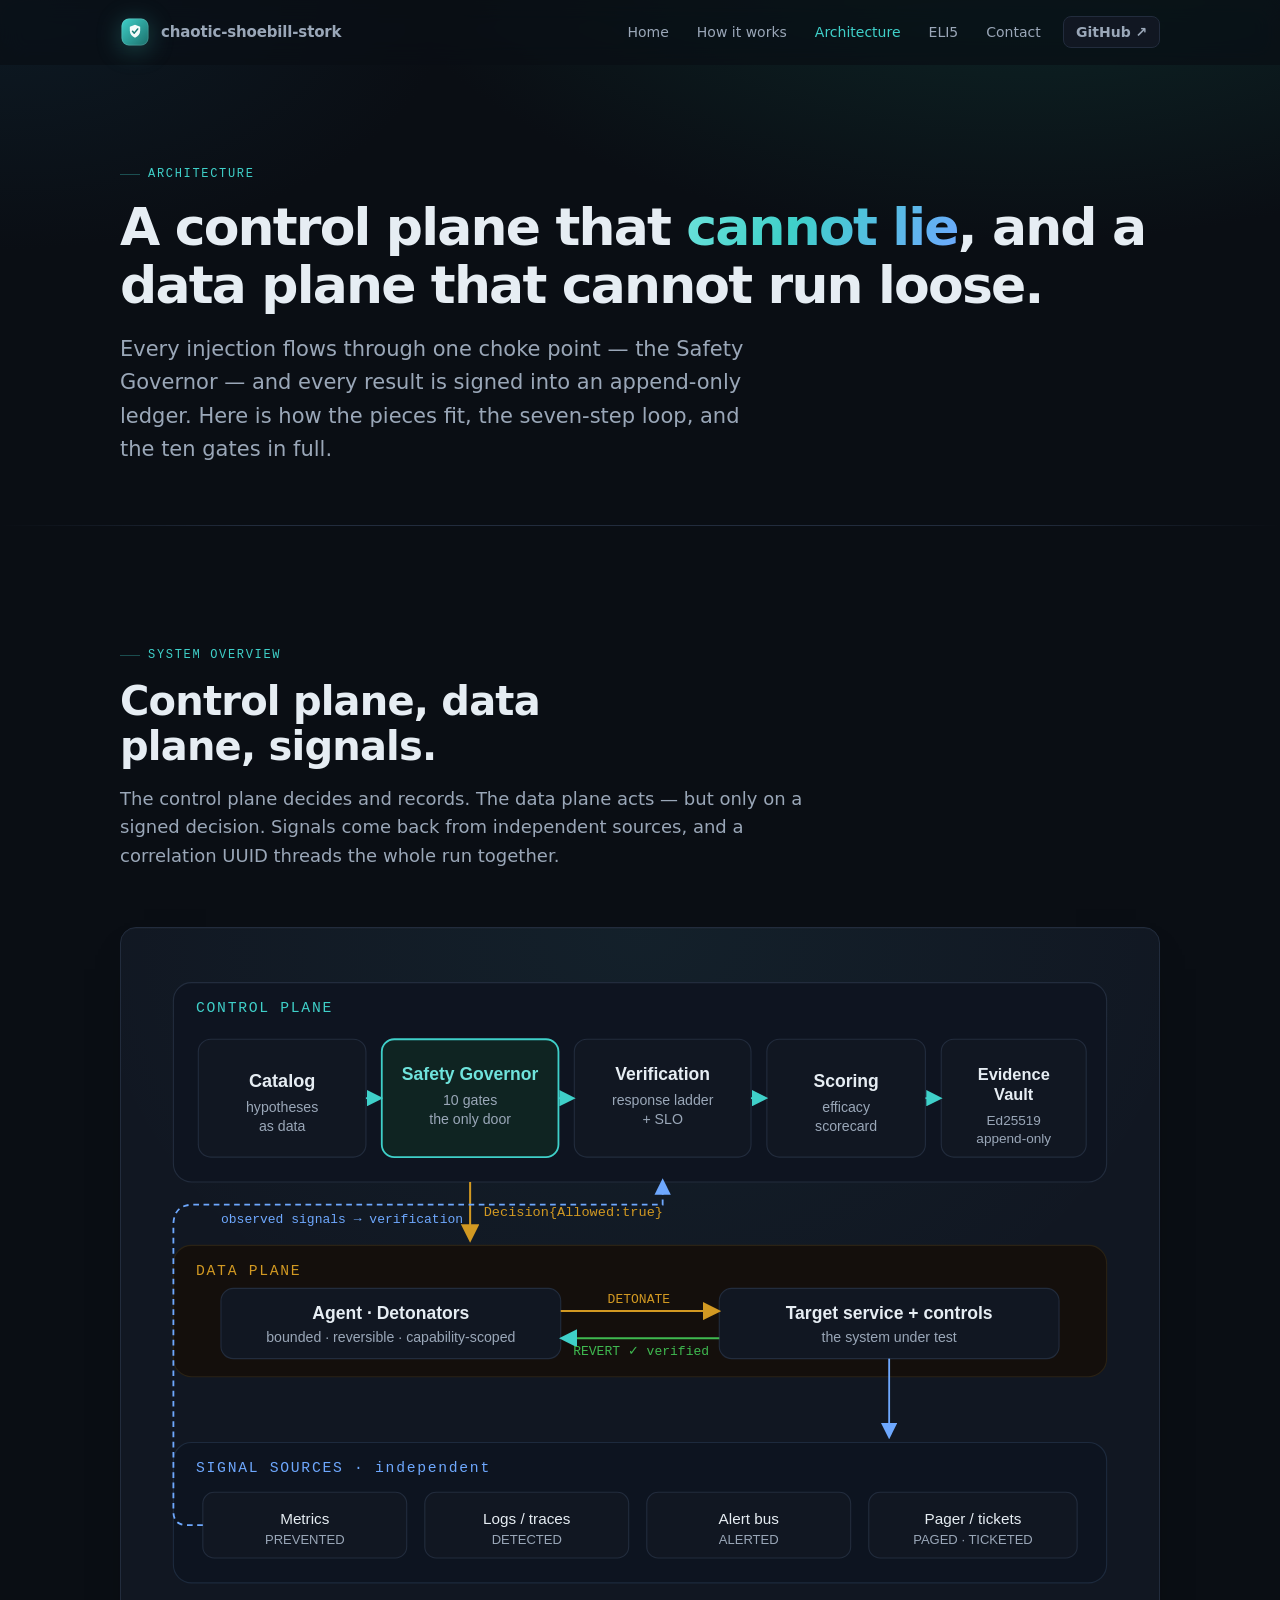
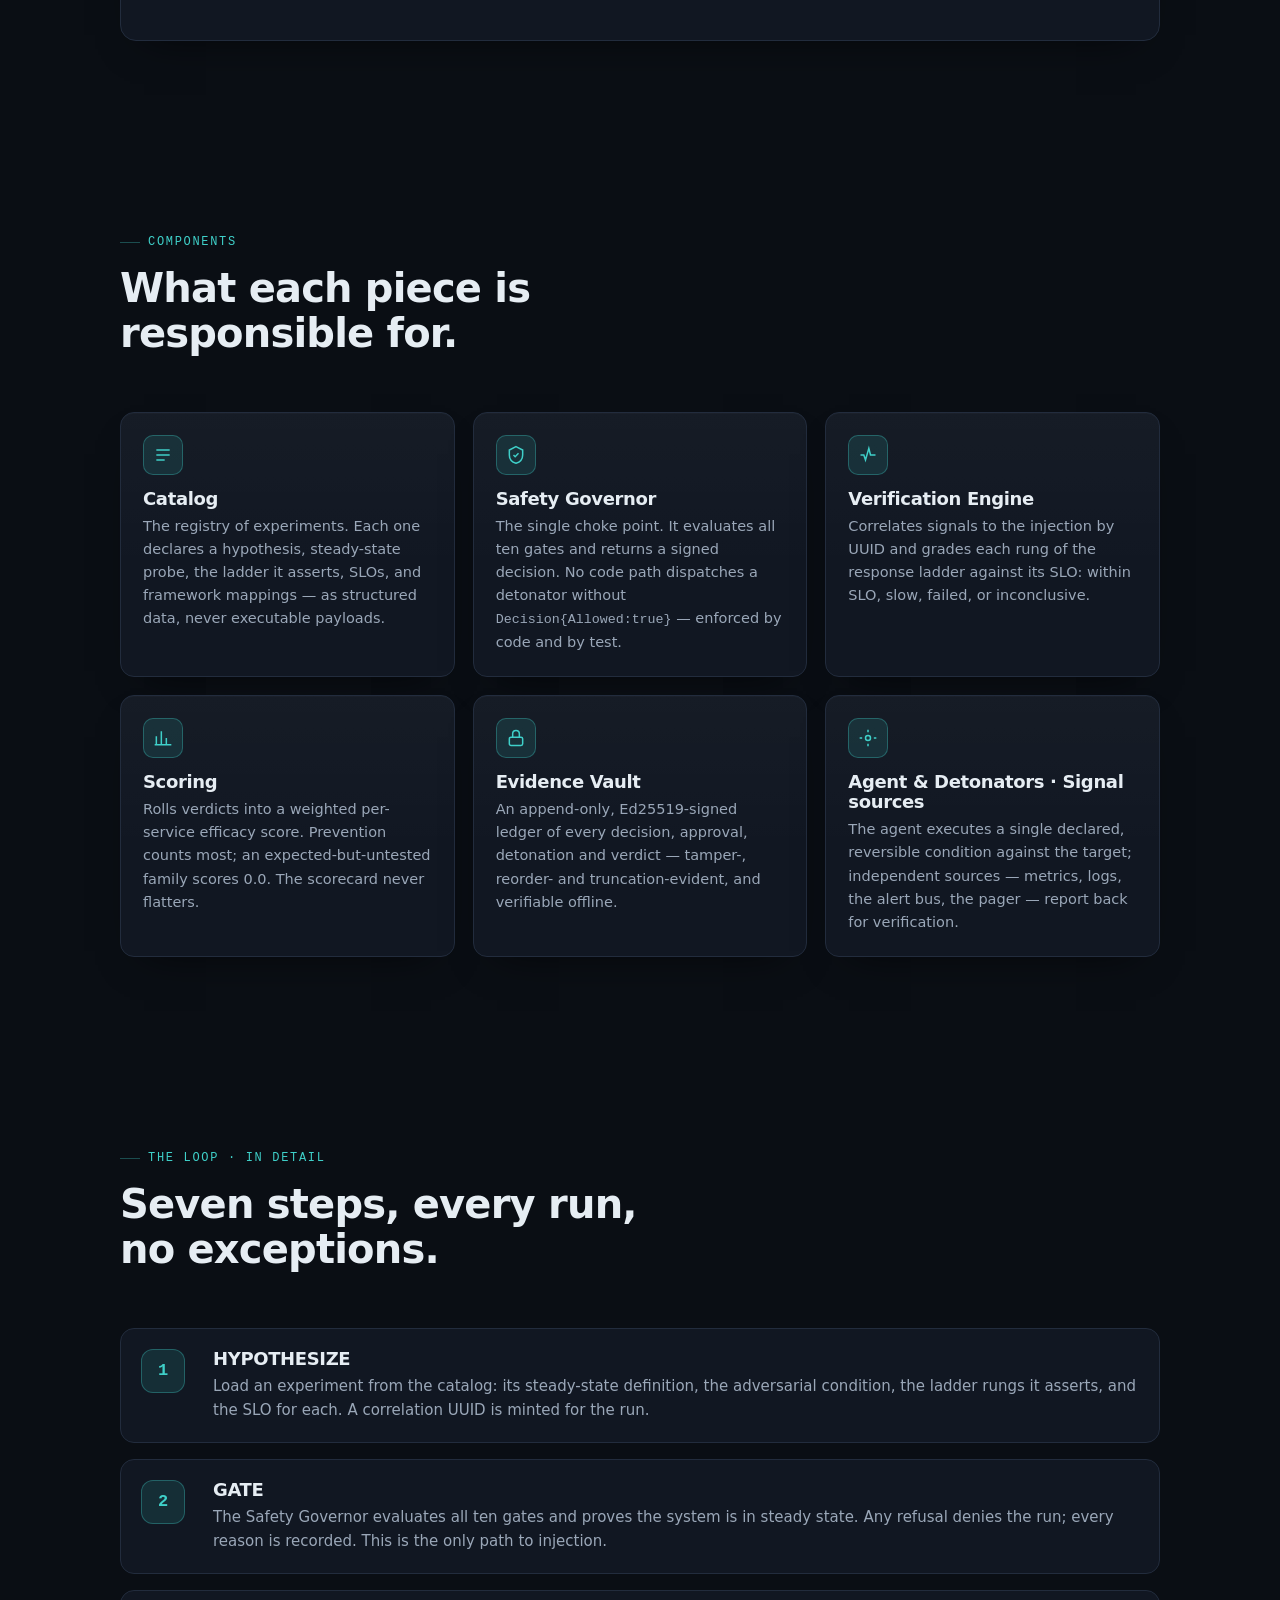
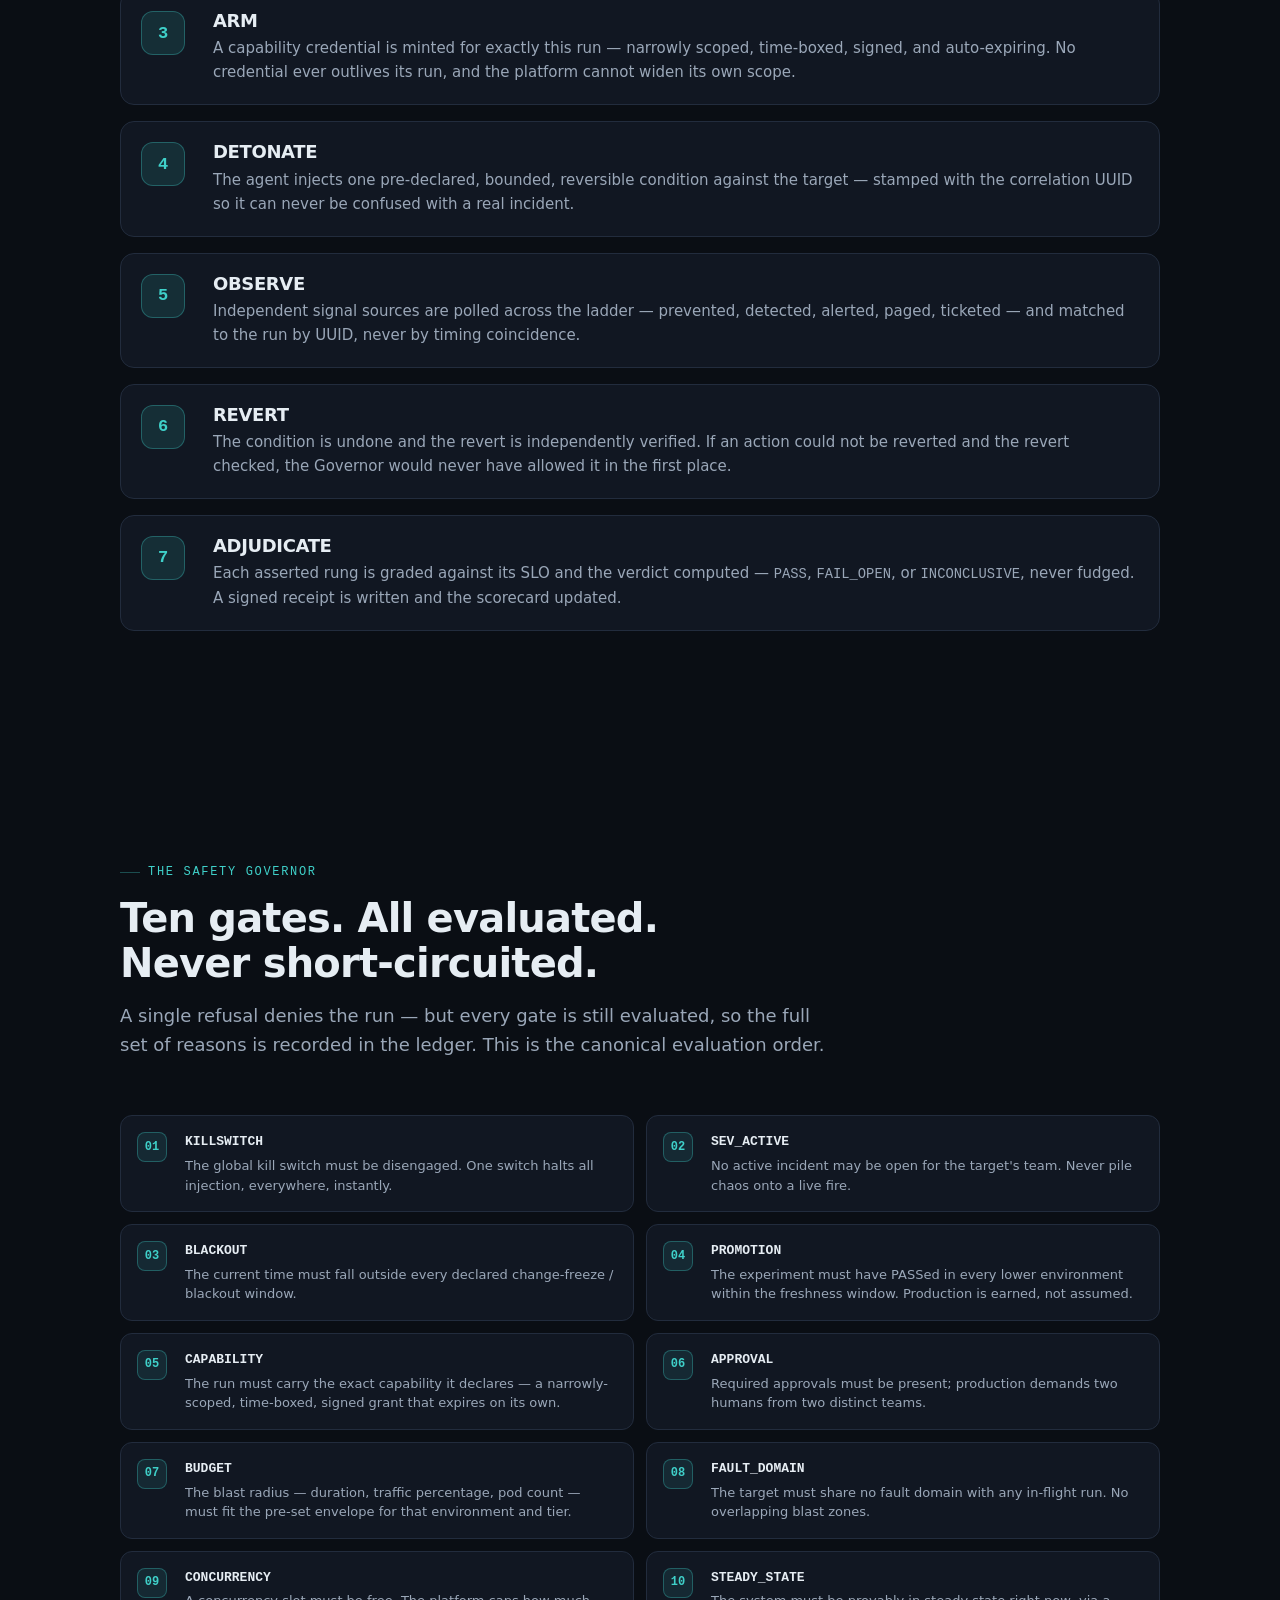
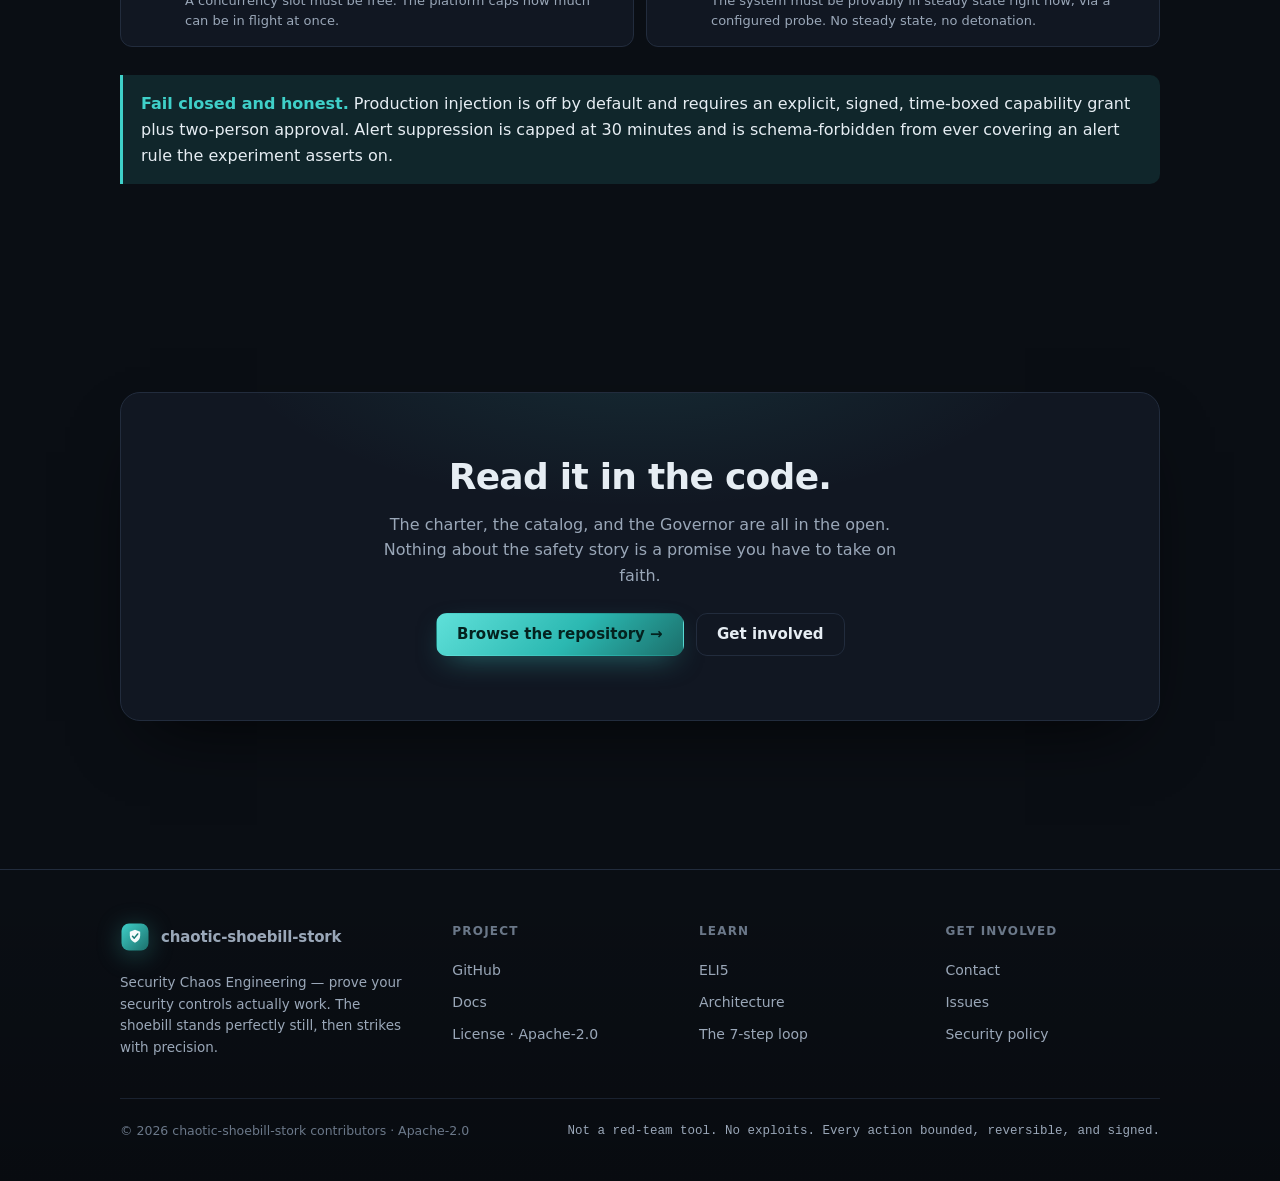
==== docs/architecture.html @ 7ae24413 "Landing site + promote yaml.v3 to a direct dependency - docs/: the animated GitHub Pages landing sit" ====
<!doctype html>
<html lang="en" class="no-js">
<head>
<meta charset="utf-8">
<meta name="viewport" content="width=device-width, initial-scale=1">
<title>Architecture — chaotic-shoebill-stork</title>
<meta name="description" content="The architecture of chaotic-shoebill-stork: the control plane (catalog, Safety Governor, verification engine, scoring, evidence vault), the agent and detonators, signal sources, the seven-step loop, and the Safety Governor's ten gates.">
<meta name="theme-color" content="#0a0e14">
<link rel="icon" href="data:image/svg+xml,%3Csvg xmlns='http://www.w3.org/2000/svg' viewBox='0 0 40 40'%3E%3Cdefs%3E%3ClinearGradient id='g' x1='0' y1='0' x2='1' y2='1'%3E%3Cstop offset='0' stop-color='%233fd0c9'/%3E%3Cstop offset='1' stop-color='%231b6f6b'/%3E%3C/linearGradient%3E%3C/defs%3E%3Crect x='2' y='2' width='36' height='36' rx='10' fill='url(%23g)'/%3E%3Cpath d='M20 10.4 L26.9 12.9 V18.3 C26.9 22.6 24 25.9 20 27.6 C16 25.9 13.1 22.6 13.1 18.3 V12.9 Z' fill='%23ffffff' fill-opacity='.95'/%3E%3Cpath d='M16.7 19.1 L19 21.5 L23.6 15.9' fill='none' stroke='%23167a74' stroke-width='2' stroke-linecap='round' stroke-linejoin='round'/%3E%3C/svg%3E">
<link rel="stylesheet" href="assets/css/site.css">
<noscript><style>.reveal,.stagger>*{opacity:1!important;transform:none!important}</style></noscript>
<script>document.documentElement.className = "js";</script>
</head>
<body>

<header class="nav">
  <div class="wrap nav__inner">
    <a class="brand" href="index.html" aria-label="chaotic-shoebill-stork home">
      <svg viewBox="0 0 40 40" aria-hidden="true"><defs><linearGradient id="nb" x1="0" y1="0" x2="1" y2="1"><stop offset="0" stop-color="#3fd0c9"/><stop offset="1" stop-color="#1b6f6b"/></linearGradient></defs><rect x="2" y="2" width="36" height="36" rx="10" fill="url(#nb)"/><rect x="2.5" y="2.5" width="35" height="35" rx="9.5" fill="none" stroke="#fff" stroke-opacity=".18"/><path d="M20 10.4 L26.9 12.9 V18.3 C26.9 22.6 24 25.9 20 27.6 C16 25.9 13.1 22.6 13.1 18.3 V12.9 Z" fill="#fff" fill-opacity=".95"/><path d="M16.7 19.1 L19 21.5 L23.6 15.9" fill="none" stroke="#167a74" stroke-width="2" stroke-linecap="round" stroke-linejoin="round"/></svg>
      <span><b>chaotic-shoebill-stork</b></span>
    </a>
    <button class="nav__toggle" aria-label="Toggle menu" aria-expanded="false" aria-controls="navlinks">
      <svg viewBox="0 0 24 24" fill="none" stroke="currentColor" stroke-width="2" stroke-linecap="round"><path d="M4 7h16M4 12h16M4 17h16"/></svg>
    </button>
    <nav class="nav__links" id="navlinks" aria-label="Primary">
      <a href="index.html">Home</a>
      <a href="index.html#how">How it works</a>
      <a href="architecture.html" aria-current="page">Architecture</a>
      <a href="eli5.html">ELI5</a>
      <a href="contact.html">Contact</a>
      <a class="btn btn--ghost btn--sm nav__cta" href="https://github.com/dibakshya01/chaotic-shoebill-stork">GitHub ↗</a>
    </nav>
  </div>
</header>

<main>

<!-- hero -->
<section class="hero phero">
  <div class="wrap">
    <div class="reveal">
      <span class="eyebrow">Architecture</span>
      <h1>A control plane that <span class="accent">cannot lie</span>, and a data plane that cannot run loose.</h1>
      <p class="hero__lead">Every injection flows through one choke point — the Safety Governor — and every result is signed into an append-only ledger. Here is how the pieces fit, the seven-step loop, and the ten gates in full.</p>
    </div>
  </div>
</section>

<hr class="divider">

<!-- diagram -->
<section class="section">
  <div class="wrap">
    <div class="section-head reveal">
      <span class="eyebrow">System overview</span>
      <h2 class="section-title">Control plane, data plane, signals.</h2>
      <p class="section-lead">The control plane decides and records. The data plane acts — but only on a signed decision. Signals come back from independent sources, and a correlation UUID threads the whole run together.</p>
    </div>

    <div class="diagram reveal">
      <svg viewBox="0 0 860 572" role="img" aria-labelledby="archtitle archdesc">
        <title id="archtitle">chaotic-shoebill-stork architecture</title>
        <desc id="archdesc">The control plane contains the catalog, Safety Governor, verification engine, scoring and evidence vault. The Safety Governor's signed decision is the only path to the data plane, where the agent detonates a condition against the target and reverts it. Independent signal sources flow back up to the verification engine.</desc>
        <defs>
          <marker id="ah" markerWidth="9" markerHeight="9" refX="7" refY="4.5" orient="auto"><path d="M0 0L9 4.5L0 9z" fill="#3fd0c9"/></marker>
          <marker id="ah2" markerWidth="9" markerHeight="9" refX="7" refY="4.5" orient="auto"><path d="M0 0L9 4.5L0 9z" fill="#6ea8fe"/></marker>
          <marker id="ahd" markerWidth="9" markerHeight="9" refX="7" refY="4.5" orient="auto"><path d="M0 0L9 4.5L0 9z" fill="#d29922"/></marker>
        </defs>

        <!-- CONTROL PLANE -->
        <rect x="18" y="20" width="824" height="176" rx="16" fill="#0e1420" stroke="#222c3d"/>
        <text x="38" y="46" fill="#3fd0c9" font-family="ui-monospace,Menlo,monospace" font-size="13" letter-spacing="1.5">CONTROL PLANE</text>

        <!-- chips -->
        <g font-family="-apple-system,Segoe UI,Roboto,sans-serif">
          <!-- Catalog -->
          <rect x="40" y="70" width="148" height="104" rx="11" fill="#111722" stroke="#222c3d"/>
          <text x="114" y="112" text-anchor="middle" fill="#e6edf3" font-size="16" font-weight="600">Catalog</text>
          <text x="114" y="134" text-anchor="middle" fill="#9aa7b8" font-size="12.5">hypotheses</text>
          <text x="114" y="151" text-anchor="middle" fill="#9aa7b8" font-size="12.5">as data</text>

          <!-- Safety Governor (highlighted) -->
          <rect x="202" y="70" width="156" height="104" rx="11" fill="#0f2422" stroke="#3fd0c9" stroke-width="1.6"/>
          <text x="280" y="106" text-anchor="middle" fill="#6fe3dc" font-size="15.5" font-weight="700">Safety Governor</text>
          <text x="280" y="128" text-anchor="middle" fill="#9aa7b8" font-size="12.5">10 gates</text>
          <text x="280" y="145" text-anchor="middle" fill="#9aa7b8" font-size="12.5">the only door</text>

          <!-- Verification Engine -->
          <rect x="372" y="70" width="156" height="104" rx="11" fill="#111722" stroke="#222c3d"/>
          <text x="450" y="106" text-anchor="middle" fill="#e6edf3" font-size="15.5" font-weight="600">Verification</text>
          <text x="450" y="128" text-anchor="middle" fill="#9aa7b8" font-size="12.5">response ladder</text>
          <text x="450" y="145" text-anchor="middle" fill="#9aa7b8" font-size="12.5">+ SLO</text>

          <!-- Scoring -->
          <rect x="542" y="70" width="140" height="104" rx="11" fill="#111722" stroke="#222c3d"/>
          <text x="612" y="112" text-anchor="middle" fill="#e6edf3" font-size="15.5" font-weight="600">Scoring</text>
          <text x="612" y="134" text-anchor="middle" fill="#9aa7b8" font-size="12.5">efficacy</text>
          <text x="612" y="151" text-anchor="middle" fill="#9aa7b8" font-size="12.5">scorecard</text>

          <!-- Evidence Vault -->
          <rect x="696" y="70" width="128" height="104" rx="11" fill="#111722" stroke="#222c3d"/>
          <text x="760" y="106" text-anchor="middle" fill="#e6edf3" font-size="14.5" font-weight="600">Evidence</text>
          <text x="760" y="124" text-anchor="middle" fill="#e6edf3" font-size="14.5" font-weight="600">Vault</text>
          <text x="760" y="146" text-anchor="middle" fill="#9aa7b8" font-size="12">Ed25519</text>
          <text x="760" y="162" text-anchor="middle" fill="#9aa7b8" font-size="12">append-only</text>
        </g>

        <!-- intra-plane arrows -->
        <line x1="188" y1="122" x2="200" y2="122" stroke="#3fd0c9" stroke-width="1.6" marker-end="url(#ah)"/>
        <line x1="358" y1="122" x2="370" y2="122" stroke="#3fd0c9" stroke-width="1.6" marker-end="url(#ah)"/>
        <line x1="528" y1="122" x2="540" y2="122" stroke="#3fd0c9" stroke-width="1.6" marker-end="url(#ah)"/>
        <line x1="682" y1="122" x2="694" y2="122" stroke="#3fd0c9" stroke-width="1.6" marker-end="url(#ah)"/>

        <!-- DECISION arrow down -->
        <line x1="280" y1="196" x2="280" y2="246" stroke="#d29922" stroke-width="1.8" marker-end="url(#ahd)"/>
        <text x="292" y="226" fill="#d29922" font-family="ui-monospace,Menlo,monospace" font-size="12">Decision{Allowed:true}</text>

        <!-- DATA PLANE -->
        <rect x="18" y="252" width="824" height="116" rx="16" fill="#140f0c" stroke="#2a2214"/>
        <text x="38" y="278" fill="#d29922" font-family="ui-monospace,Menlo,monospace" font-size="13" letter-spacing="1.5">DATA PLANE</text>

        <g font-family="-apple-system,Segoe UI,Roboto,sans-serif">
          <rect x="60" y="290" width="300" height="62" rx="11" fill="#111722" stroke="#222c3d"/>
          <text x="210" y="317" text-anchor="middle" fill="#e6edf3" font-size="15.5" font-weight="600">Agent · Detonators</text>
          <text x="210" y="337" text-anchor="middle" fill="#9aa7b8" font-size="12.5">bounded · reversible · capability-scoped</text>

          <rect x="500" y="290" width="300" height="62" rx="11" fill="#111722" stroke="#222c3d"/>
          <text x="650" y="317" text-anchor="middle" fill="#e6edf3" font-size="15.5" font-weight="600">Target service + controls</text>
          <text x="650" y="337" text-anchor="middle" fill="#9aa7b8" font-size="12.5">the system under test</text>
        </g>

        <!-- detonate / revert -->
        <line x1="360" y1="310" x2="498" y2="310" stroke="#d29922" stroke-width="1.8" marker-end="url(#ahd)"/>
        <text x="429" y="303" text-anchor="middle" fill="#d29922" font-family="ui-monospace,Menlo,monospace" font-size="11.5">DETONATE</text>
        <line x1="500" y1="334" x2="362" y2="334" stroke="#3fb950" stroke-width="1.8" marker-end="url(#ah)"/>
        <text x="431" y="349" text-anchor="middle" fill="#3fb950" font-family="ui-monospace,Menlo,monospace" font-size="11.5">REVERT ✓ verified</text>

        <!-- signals down from target -->
        <line x1="650" y1="352" x2="650" y2="420" stroke="#6ea8fe" stroke-width="1.6" marker-end="url(#ah2)"/>

        <!-- SIGNAL SOURCES -->
        <rect x="18" y="426" width="824" height="124" rx="16" fill="#0d1420" stroke="#1d2a3d"/>
        <text x="38" y="452" fill="#6ea8fe" font-family="ui-monospace,Menlo,monospace" font-size="13" letter-spacing="1.5">SIGNAL SOURCES · independent</text>

        <g font-family="-apple-system,Segoe UI,Roboto,sans-serif" font-size="13.5" fill="#e6edf3">
          <rect x="44" y="470" width="180" height="58" rx="10" fill="#111722" stroke="#222c3d"/>
          <text x="134" y="498" text-anchor="middle">Metrics</text><text x="134" y="516" text-anchor="middle" fill="#9aa7b8" font-size="11.5">PREVENTED</text>
          <rect x="240" y="470" width="180" height="58" rx="10" fill="#111722" stroke="#222c3d"/>
          <text x="330" y="498" text-anchor="middle">Logs / traces</text><text x="330" y="516" text-anchor="middle" fill="#9aa7b8" font-size="11.5">DETECTED</text>
          <rect x="436" y="470" width="180" height="58" rx="10" fill="#111722" stroke="#222c3d"/>
          <text x="526" y="498" text-anchor="middle">Alert bus</text><text x="526" y="516" text-anchor="middle" fill="#9aa7b8" font-size="11.5">ALERTED</text>
          <rect x="632" y="470" width="184" height="58" rx="10" fill="#111722" stroke="#222c3d"/>
          <text x="724" y="498" text-anchor="middle">Pager / tickets</text><text x="724" y="516" text-anchor="middle" fill="#9aa7b8" font-size="11.5">PAGED · TICKETED</text>
        </g>

        <!-- signals back up to verification engine (left side return) -->
        <path d="M44 499 H30 Q18 499 18 487 V234 Q18 216 36 216 H450 V196" fill="none" stroke="#6ea8fe" stroke-width="1.6" stroke-dasharray="5 4" marker-end="url(#ah2)"/>
        <text x="60" y="232" fill="#6ea8fe" font-family="ui-monospace,Menlo,monospace" font-size="11.5">observed signals → verification</text>
      </svg>
    </div>
  </div>
</section>

<!-- components -->
<section class="section section--tight">
  <div class="wrap">
    <div class="section-head reveal">
      <span class="eyebrow">Components</span>
      <h2 class="section-title">What each piece is responsible for.</h2>
    </div>
    <div class="grid grid--3 stagger">
      <div class="card card--hover"><div class="card__icon"><svg viewBox="0 0 24 24" fill="none" stroke="currentColor" stroke-width="1.8"><path d="M4 6h16M4 12h16M4 18h10"/></svg></div><h3>Catalog</h3><p>The registry of experiments. Each one declares a hypothesis, steady-state probe, the ladder it asserts, SLOs, and framework mappings — as structured data, never executable payloads.</p></div>
      <div class="card card--hover"><div class="card__icon"><svg viewBox="0 0 24 24" fill="none" stroke="currentColor" stroke-width="1.8"><path d="M12 2l8 4v6c0 5-3.4 8.6-8 10-4.6-1.4-8-5-8-10V6z"/><path d="M9 12l2 2 4-4"/></svg></div><h3>Safety Governor</h3><p>The single choke point. It evaluates all ten gates and returns a signed decision. No code path dispatches a detonator without <span class="mono">Decision{Allowed:true}</span> — enforced by code and by test.</p></div>
      <div class="card card--hover"><div class="card__icon"><svg viewBox="0 0 24 24" fill="none" stroke="currentColor" stroke-width="1.8"><path d="M3 12h4l2 6 4-14 2 8h6"/></svg></div><h3>Verification Engine</h3><p>Correlates signals to the injection by UUID and grades each rung of the response ladder against its SLO: within SLO, slow, failed, or inconclusive.</p></div>
      <div class="card card--hover"><div class="card__icon"><svg viewBox="0 0 24 24" fill="none" stroke="currentColor" stroke-width="1.8"><path d="M4 20V10M10 20V4M16 20v-8M22 20H2"/></svg></div><h3>Scoring</h3><p>Rolls verdicts into a weighted per-service efficacy score. Prevention counts most; an expected-but-untested family scores 0.0. The scorecard never flatters.</p></div>
      <div class="card card--hover"><div class="card__icon"><svg viewBox="0 0 24 24" fill="none" stroke="currentColor" stroke-width="1.8"><rect x="4" y="11" width="16" height="10" rx="2"/><path d="M8 11V7a4 4 0 018 0v4"/></svg></div><h3>Evidence Vault</h3><p>An append-only, Ed25519-signed ledger of every decision, approval, detonation and verdict — tamper-, reorder- and truncation-evident, and verifiable offline.</p></div>
      <div class="card card--hover"><div class="card__icon"><svg viewBox="0 0 24 24" fill="none" stroke="currentColor" stroke-width="1.8"><circle cx="12" cy="12" r="3"/><path d="M12 2v3M12 19v3M2 12h3M19 12h3"/></svg></div><h3>Agent &amp; Detonators · Signal sources</h3><p>The agent executes a single declared, reversible condition against the target; independent sources — metrics, logs, the alert bus, the pager — report back for verification.</p></div>
    </div>
  </div>
</section>

<!-- 7 step loop detail -->
<section class="section">
  <div class="wrap">
    <div class="section-head reveal">
      <span class="eyebrow">The loop · in detail</span>
      <h2 class="section-title">Seven steps, every run, no exceptions.</h2>
    </div>
    <div class="steps stagger">
      <div class="step"><span class="step__n"></span><div><h3>HYPOTHESIZE</h3><p>Load an experiment from the catalog: its steady-state definition, the adversarial condition, the ladder rungs it asserts, and the SLO for each. A correlation UUID is minted for the run.</p></div></div>
      <div class="step"><span class="step__n"></span><div><h3>GATE</h3><p>The Safety Governor evaluates all ten gates and proves the system is in steady state. Any refusal denies the run; every reason is recorded. This is the only path to injection.</p></div></div>
      <div class="step"><span class="step__n"></span><div><h3>ARM</h3><p>A capability credential is minted for exactly this run — narrowly scoped, time-boxed, signed, and auto-expiring. No credential ever outlives its run, and the platform cannot widen its own scope.</p></div></div>
      <div class="step"><span class="step__n"></span><div><h3>DETONATE</h3><p>The agent injects one pre-declared, bounded, reversible condition against the target — stamped with the correlation UUID so it can never be confused with a real incident.</p></div></div>
      <div class="step"><span class="step__n"></span><div><h3>OBSERVE</h3><p>Independent signal sources are polled across the ladder — prevented, detected, alerted, paged, ticketed — and matched to the run by UUID, never by timing coincidence.</p></div></div>
      <div class="step"><span class="step__n"></span><div><h3>REVERT</h3><p>The condition is undone and the revert is independently verified. If an action could not be reverted and the revert checked, the Governor would never have allowed it in the first place.</p></div></div>
      <div class="step"><span class="step__n"></span><div><h3>ADJUDICATE</h3><p>Each asserted rung is graded against its SLO and the verdict computed — <span class="mono">PASS</span>, <span class="mono">FAIL_OPEN</span>, or <span class="mono">INCONCLUSIVE</span>, never fudged. A signed receipt is written and the scorecard updated.</p></div></div>
    </div>
  </div>
</section>

<!-- the 10 gates -->
<section class="section" id="gates">
  <div class="wrap">
    <div class="section-head reveal">
      <span class="eyebrow">The Safety Governor</span>
      <h2 class="section-title">Ten gates. All evaluated. Never short-circuited.</h2>
      <p class="section-lead">A single refusal denies the run — but every gate is still evaluated, so the full set of reasons is recorded in the ledger. This is the canonical evaluation order.</p>
    </div>
    <div class="gatelist stagger">
      <div class="gate"><span class="gate__n"></span><div><code>KILLSWITCH</code><p>The global kill switch must be disengaged. One switch halts all injection, everywhere, instantly.</p></div></div>
      <div class="gate"><span class="gate__n"></span><div><code>SEV_ACTIVE</code><p>No active incident may be open for the target's team. Never pile chaos onto a live fire.</p></div></div>
      <div class="gate"><span class="gate__n"></span><div><code>BLACKOUT</code><p>The current time must fall outside every declared change-freeze / blackout window.</p></div></div>
      <div class="gate"><span class="gate__n"></span><div><code>PROMOTION</code><p>The experiment must have PASSed in every lower environment within the freshness window. Production is earned, not assumed.</p></div></div>
      <div class="gate"><span class="gate__n"></span><div><code>CAPABILITY</code><p>The run must carry the exact capability it declares — a narrowly-scoped, time-boxed, signed grant that expires on its own.</p></div></div>
      <div class="gate"><span class="gate__n"></span><div><code>APPROVAL</code><p>Required approvals must be present; production demands two humans from two distinct teams.</p></div></div>
      <div class="gate"><span class="gate__n"></span><div><code>BUDGET</code><p>The blast radius — duration, traffic percentage, pod count — must fit the pre-set envelope for that environment and tier.</p></div></div>
      <div class="gate"><span class="gate__n"></span><div><code>FAULT_DOMAIN</code><p>The target must share no fault domain with any in-flight run. No overlapping blast zones.</p></div></div>
      <div class="gate"><span class="gate__n"></span><div><code>CONCURRENCY</code><p>A concurrency slot must be free. The platform caps how much can be in flight at once.</p></div></div>
      <div class="gate"><span class="gate__n"></span><div><code>STEADY_STATE</code><p>The system must be provably in steady state right now, via a configured probe. No steady state, no detonation.</p></div></div>
    </div>
    <div class="callout reveal" style="margin-top:28px"><strong>Fail closed and honest.</strong> Production injection is off by default and requires an explicit, signed, time-boxed capability grant plus two-person approval. Alert suppression is capped at 30 minutes and is schema-forbidden from ever covering an alert rule the experiment asserts on.</div>
  </div>
</section>

<!-- CTA -->
<section class="section section--tight">
  <div class="wrap">
    <div class="cta reveal">
      <h2>Read it in the code.</h2>
      <p>The charter, the catalog, and the Governor are all in the open. Nothing about the safety story is a promise you have to take on faith.</p>
      <div class="cta__actions">
        <a class="btn btn--primary" href="https://github.com/dibakshya01/chaotic-shoebill-stork">Browse the repository →</a>
        <a class="btn btn--ghost" href="contact.html">Get involved</a>
      </div>
    </div>
  </div>
</section>

</main>

<footer class="footer">
  <div class="wrap">
    <div class="footer__top">
      <div class="footer__brand">
        <a class="brand" href="index.html" aria-label="chaotic-shoebill-stork home">
          <svg viewBox="0 0 40 40" aria-hidden="true"><defs><linearGradient id="fb" x1="0" y1="0" x2="1" y2="1"><stop offset="0" stop-color="#3fd0c9"/><stop offset="1" stop-color="#1b6f6b"/></linearGradient></defs><rect x="2" y="2" width="36" height="36" rx="10" fill="url(#fb)"/><path d="M20 10.4 L26.9 12.9 V18.3 C26.9 22.6 24 25.9 20 27.6 C16 25.9 13.1 22.6 13.1 18.3 V12.9 Z" fill="#fff" fill-opacity=".95"/><path d="M16.7 19.1 L19 21.5 L23.6 15.9" fill="none" stroke="#167a74" stroke-width="2" stroke-linecap="round" stroke-linejoin="round"/></svg>
          <span><b>chaotic-shoebill-stork</b></span>
        </a>
        <p>Security Chaos Engineering — prove your security controls actually work. The shoebill stands perfectly still, then strikes with precision.</p>
      </div>
      <div class="footer__col">
        <h5>Project</h5>
        <a href="https://github.com/dibakshya01/chaotic-shoebill-stork">GitHub</a>
        <a href="https://github.com/dibakshya01/chaotic-shoebill-stork/tree/main/docs">Docs</a>
        <a href="https://github.com/dibakshya01/chaotic-shoebill-stork/blob/main/LICENSE">License · Apache-2.0</a>
      </div>
      <div class="footer__col">
        <h5>Learn</h5>
        <a href="eli5.html">ELI5</a>
        <a href="architecture.html">Architecture</a>
        <a href="index.html#how">The 7-step loop</a>
      </div>
      <div class="footer__col">
        <h5>Get involved</h5>
        <a href="contact.html">Contact</a>
        <a href="https://github.com/dibakshya01/chaotic-shoebill-stork/issues">Issues</a>
        <a href="https://github.com/dibakshya01/chaotic-shoebill-stork/blob/main/SECURITY.md">Security policy</a>
      </div>
    </div>
    <div class="footer__bar">
      <span>© <span data-year>2026</span> chaotic-shoebill-stork contributors · Apache-2.0</span>
      <span class="footer__tag">Not a red-team tool. No exploits. Every action bounded, reversible, and signed.</span>
    </div>
  </div>
</footer>

<script src="assets/js/site.js" defer></script>
</body>
</html>
---- docs/assets/css/site.css ----
/* =========================================================================
   chaotic-shoebill-stork — landing site
   Security Chaos Engineering. Dark security-ops aesthetic, brand-matched.
   All motion is gated behind prefers-reduced-motion (see bottom of file).
   Animates transform/opacity only — never layout — for 60fps.
   ========================================================================= */

:root {
  /* brand palette (matches the product dashboard exactly) */
  --bg: #0a0e14;
  --bg-elev: #111722;
  --bg-elev-2: #0e1420;
  --line: #222c3d;
  --line-soft: #1a2230;
  --fg: #e6edf3;
  --fg-dim: #9aa7b8;
  --fg-faint: #6b7889;
  --accent: #3fd0c9;
  --accent-2: #6ea8fe;
  --pass: #3fb950;
  --slow: #d29922;
  --fail: #f85149;
  --fail-open: #ff4d4d;

  /* derived */
  --accent-soft: rgba(63, 208, 201, 0.12);
  --accent-line: rgba(63, 208, 201, 0.32);
  --radius: 14px;
  --radius-sm: 10px;
  --maxw: 1120px;
  --gutter: clamp(16px, 4vw, 40px);

  --font-sans: -apple-system, BlinkMacSystemFont, "Segoe UI", Inter, Roboto,
    system-ui, "Helvetica Neue", Arial, sans-serif;
  --font-mono: ui-monospace, SFMono-Regular, Menlo, "SF Mono", Consolas,
    "Liberation Mono", monospace;

  --shadow: 0 1px 0 rgba(255, 255, 255, 0.02) inset,
    0 18px 40px -24px rgba(0, 0, 0, 0.7);
  --shadow-lg: 0 30px 70px -30px rgba(0, 0, 0, 0.8);
}

/* ---------------------------------------------------------------- reset -- */
*,
*::before,
*::after {
  box-sizing: border-box;
}

html {
  scroll-behavior: smooth;
  scroll-padding-top: 84px;
  -webkit-text-size-adjust: 100%;
}

body {
  margin: 0;
  min-height: 100vh;
  font-family: var(--font-sans);
  font-size: 16px;
  line-height: 1.6;
  color: var(--fg);
  background:
    radial-gradient(1200px 600px at 80% -10%, #0e2a2a 0%, transparent 55%),
    radial-gradient(900px 500px at 0% 0%, #0d1a24 0%, transparent 50%),
    var(--bg);
  background-attachment: fixed;
  -webkit-font-smoothing: antialiased;
  text-rendering: optimizeLegibility;
  overflow-x: hidden;
}

img {
  max-width: 100%;
  display: block;
}

a {
  color: var(--accent);
  text-decoration: none;
}
a:hover {
  color: #71ded8;
}

h1,
h2,
h3,
h4 {
  line-height: 1.12;
  letter-spacing: -0.02em;
  margin: 0 0 0.4em;
  font-weight: 650;
}

p {
  margin: 0 0 1em;
}

code,
kbd,
.mono {
  font-family: var(--font-mono);
  font-size: 0.92em;
}

:focus-visible {
  outline: 2px solid var(--accent-2);
  outline-offset: 3px;
  border-radius: 6px;
}

.sr-only {
  position: absolute;
  width: 1px;
  height: 1px;
  padding: 0;
  margin: -1px;
  overflow: hidden;
  clip: rect(0, 0, 0, 0);
  white-space: nowrap;
  border: 0;
}

/* ------------------------------------------------------------- layout -- */
.wrap {
  width: 100%;
  max-width: var(--maxw);
  margin-inline: auto;
  padding-inline: var(--gutter);
}

.section {
  padding-block: clamp(56px, 9vw, 112px);
  position: relative;
}
.section--tight {
  padding-block: clamp(40px, 6vw, 72px);
}

.eyebrow {
  display: inline-flex;
  align-items: center;
  gap: 8px;
  font-family: var(--font-mono);
  font-size: 12px;
  letter-spacing: 0.14em;
  text-transform: uppercase;
  color: var(--accent);
  margin-bottom: 14px;
}
.eyebrow::before {
  content: "";
  width: 20px;
  height: 1px;
  background: var(--accent-line);
}

.section-title {
  font-size: clamp(26px, 4.4vw, 40px);
  max-width: 20ch;
}
.section-lead {
  color: var(--fg-dim);
  font-size: clamp(16px, 1.6vw, 18px);
  max-width: 62ch;
}
.section-head {
  margin-bottom: clamp(32px, 5vw, 56px);
}

.divider {
  height: 1px;
  border: 0;
  margin: 0;
  background: linear-gradient(
    90deg,
    transparent,
    var(--line) 20%,
    var(--line) 80%,
    transparent
  );
}

/* ---------------------------------------------------------------- nav -- */
.nav {
  position: sticky;
  top: 0;
  z-index: 50;
  border-bottom: 1px solid transparent;
  background: rgba(10, 14, 20, 0.72);
  backdrop-filter: saturate(140%) blur(12px);
  -webkit-backdrop-filter: saturate(140%) blur(12px);
}
.nav.is-stuck {
  border-bottom-color: var(--line);
  background: rgba(10, 14, 20, 0.86);
}
.nav__inner {
  display: flex;
  align-items: center;
  gap: 16px;
  height: 64px;
}
.brand {
  display: inline-flex;
  align-items: center;
  gap: 11px;
  color: var(--fg);
  font-weight: 650;
  letter-spacing: -0.01em;
  font-size: 15px;
}
.brand:hover {
  color: var(--fg);
}
.brand svg {
  width: 30px;
  height: 30px;
  flex: none;
  filter: drop-shadow(0 4px 12px rgba(63, 208, 201, 0.3));
}
.brand b {
  font-weight: 650;
}
.brand span {
  color: var(--fg-dim);
  font-weight: 450;
}

.nav__links {
  display: flex;
  align-items: center;
  gap: 4px;
  margin-left: auto;
}
.nav__links a {
  color: var(--fg-dim);
  font-size: 14px;
  padding: 8px 12px;
  border-radius: 8px;
  transition: color 0.18s ease, background 0.18s ease;
}
.nav__links a:hover {
  color: var(--fg);
  background: rgba(255, 255, 255, 0.04);
}
.nav__links a[aria-current="page"] {
  color: var(--accent);
}
.nav__cta {
  margin-left: 6px;
}
.nav__toggle {
  display: none;
  margin-left: auto;
  width: 42px;
  height: 42px;
  border: 1px solid var(--line);
  border-radius: 10px;
  background: var(--bg-elev);
  color: var(--fg);
  cursor: pointer;
  align-items: center;
  justify-content: center;
}
.nav__toggle svg {
  width: 20px;
  height: 20px;
}

/* --------------------------------------------------------------- button -- */
.btn {
  --_bg: var(--bg-elev);
  --_fg: var(--fg);
  display: inline-flex;
  align-items: center;
  justify-content: center;
  gap: 9px;
  font: inherit;
  font-size: 15px;
  font-weight: 560;
  line-height: 1;
  padding: 13px 20px;
  border-radius: 11px;
  border: 1px solid var(--line);
  background: var(--_bg);
  color: var(--_fg);
  cursor: pointer;
  transition: transform 0.16s ease, box-shadow 0.16s ease,
    border-color 0.16s ease, background 0.16s ease, color 0.16s ease;
  will-change: transform;
}
.btn svg {
  width: 17px;
  height: 17px;
}
.btn:hover {
  transform: translateY(-2px);
  color: var(--_fg);
}
.btn:active {
  transform: translateY(0);
}
.btn--primary {
  --_fg: #04221f;
  border-color: transparent;
  background: linear-gradient(135deg, #5fe0d9, #2bb8b1 55%, #1b6f6b);
  box-shadow: 0 10px 30px -12px rgba(63, 208, 201, 0.6);
  font-weight: 620;
}
.btn--primary:hover {
  box-shadow: 0 16px 38px -12px rgba(63, 208, 201, 0.75);
}
.btn--ghost:hover {
  border-color: var(--accent-line);
  background: var(--accent-soft);
  color: var(--fg);
}
.btn--sm {
  padding: 9px 14px;
  font-size: 13px;
  border-radius: 9px;
}

/* --------------------------------------------------------------- hero -- */
.hero {
  position: relative;
  padding-block: clamp(56px, 10vw, 120px) clamp(48px, 8vw, 96px);
  overflow: hidden;
}
.hero__grid {
  display: grid;
  grid-template-columns: 1.08fr 0.92fr;
  gap: clamp(32px, 5vw, 64px);
  align-items: center;
}
.hero__badge {
  display: inline-flex;
  align-items: center;
  gap: 9px;
  padding: 6px 12px 6px 8px;
  border: 1px solid var(--line);
  border-radius: 100px;
  background: rgba(255, 255, 255, 0.025);
  font-size: 12.5px;
  color: var(--fg-dim);
  margin-bottom: 22px;
}
.hero__badge .dot {
  width: 7px;
  height: 7px;
  border-radius: 50%;
  background: var(--pass);
  box-shadow: 0 0 0 3px rgba(63, 185, 80, 0.18);
}
.hero__badge .tag {
  font-family: var(--font-mono);
  font-size: 11px;
  letter-spacing: 0.06em;
  color: var(--accent);
}
.hero h1 {
  font-size: clamp(34px, 6vw, 60px);
  letter-spacing: -0.035em;
  margin-bottom: 18px;
}
.hero h1 .accent {
  background: linear-gradient(120deg, #6fe3dc, var(--accent) 40%, var(--accent-2));
  -webkit-background-clip: text;
  background-clip: text;
  color: transparent;
}
.hero__lead {
  font-size: clamp(17px, 2.1vw, 21px);
  color: var(--fg-dim);
  max-width: 48ch;
  margin-bottom: 14px;
}
.hero__sub {
  color: var(--fg-faint);
  font-size: 14px;
  max-width: 52ch;
  margin-bottom: 30px;
}
.hero__actions {
  display: flex;
  flex-wrap: wrap;
  gap: 12px;
  margin-bottom: 26px;
}
.hero__meta {
  display: flex;
  flex-wrap: wrap;
  gap: 8px 18px;
  font-size: 13px;
  color: var(--fg-dim);
}
.hero__meta span {
  display: inline-flex;
  align-items: center;
  gap: 7px;
}
.hero__meta svg {
  width: 15px;
  height: 15px;
  color: var(--accent);
}

/* animated hero visual ------------------------------------------------- */
.scope {
  position: relative;
  aspect-ratio: 1 / 1;
  width: 100%;
  max-width: 440px;
  margin-inline: auto;
}
.scope__svg {
  width: 100%;
  height: 100%;
  overflow: visible;
}
/* radar rings pulse out from the badge — the patient watcher that strikes */
.scope .ring {
  transform-origin: center;
  transform-box: fill-box;
}
.scope .sweep {
  transform-origin: center;
  transform-box: fill-box;
}
.scope .badge-core {
  transform-origin: center;
  transform-box: fill-box;
}
.scope__pipe {
  position: absolute;
  inset: auto 0 -6px;
  display: flex;
  justify-content: center;
  gap: 0;
  align-items: center;
}
.pipe {
  display: inline-flex;
  align-items: center;
  gap: 0;
  padding: 7px 10px;
  border: 1px solid var(--line);
  border-radius: 100px;
  background: rgba(14, 20, 30, 0.82);
  backdrop-filter: blur(6px);
  font-family: var(--font-mono);
  font-size: 10.5px;
  letter-spacing: 0.04em;
  color: var(--fg-dim);
}
.pipe__node {
  display: inline-flex;
  align-items: center;
  gap: 6px;
  padding: 2px 8px;
  border-radius: 100px;
  transition: color 0.3s ease, background 0.3s ease;
}
.pipe__node i {
  width: 6px;
  height: 6px;
  border-radius: 50%;
  background: currentColor;
  opacity: 0.5;
}
.pipe__node.on {
  color: var(--accent);
  background: var(--accent-soft);
}
.pipe__node.on i {
  opacity: 1;
}
.pipe__arr {
  color: var(--fg-faint);
  padding-inline: 2px;
}

/* --------------------------------------------------------------- cards -- */
.card {
  background:
    linear-gradient(180deg, rgba(255, 255, 255, 0.02), transparent 60%),
    var(--bg-elev);
  border: 1px solid var(--line);
  border-radius: var(--radius);
  padding: 22px;
  box-shadow: var(--shadow);
  transition: transform 0.2s ease, border-color 0.2s ease,
    box-shadow 0.2s ease;
}
.card--hover:hover {
  transform: translateY(-4px);
  border-color: var(--accent-line);
  box-shadow: var(--shadow-lg), 0 0 0 1px var(--accent-line);
}
.card__icon {
  width: 40px;
  height: 40px;
  border-radius: 10px;
  display: grid;
  place-items: center;
  margin-bottom: 14px;
  background: var(--accent-soft);
  border: 1px solid var(--accent-line);
  color: var(--accent);
}
.card__icon svg {
  width: 20px;
  height: 20px;
}
.card h3 {
  font-size: 18px;
  margin-bottom: 6px;
}
.card p {
  color: var(--fg-dim);
  font-size: 14.5px;
  margin: 0;
}

.grid {
  display: grid;
  gap: 18px;
}
.grid--3 {
  grid-template-columns: repeat(3, 1fr);
}
.grid--2 {
  grid-template-columns: repeat(2, 1fr);
}

/* ------------------------------------------------------- gap / problem -- */
.gap {
  display: grid;
  grid-template-columns: 1fr 1fr;
  gap: clamp(24px, 4vw, 48px);
  align-items: center;
}
.gap__list {
  list-style: none;
  padding: 0;
  margin: 0;
  display: grid;
  gap: 12px;
}
.gap__list li {
  display: grid;
  grid-template-columns: 22px 1fr;
  gap: 12px;
  align-items: start;
  color: var(--fg-dim);
  font-size: 15px;
}
.gap__list li svg {
  width: 20px;
  height: 20px;
  margin-top: 1px;
  color: var(--fail);
  flex: none;
}
.gap__panel {
  border: 1px solid var(--line);
  border-radius: var(--radius);
  background: var(--bg-elev);
  padding: 4px;
  box-shadow: var(--shadow);
}
.gap__panel-head {
  display: flex;
  align-items: center;
  gap: 8px;
  padding: 12px 14px;
  border-bottom: 1px solid var(--line-soft);
  font-family: var(--font-mono);
  font-size: 12px;
  color: var(--fg-faint);
}
.gap__panel-head .d {
  width: 10px;
  height: 10px;
  border-radius: 50%;
  background: var(--line);
}
.gap__verdict {
  padding: 18px 16px 20px;
  display: grid;
  gap: 10px;
}
.vrow {
  display: grid;
  grid-template-columns: 1fr auto;
  align-items: center;
  gap: 10px;
  padding: 11px 13px;
  border: 1px solid var(--line-soft);
  border-radius: 10px;
  background: var(--bg-elev-2);
  font-size: 14px;
}
.vrow .svc {
  font-family: var(--font-mono);
  color: var(--fg);
}
.vrow .mut {
  color: var(--fg-faint);
  font-size: 12.5px;
}
.pill {
  font-family: var(--font-mono);
  font-size: 11px;
  font-weight: 600;
  letter-spacing: 0.05em;
  padding: 4px 9px;
  border-radius: 100px;
  border: 1px solid transparent;
  white-space: nowrap;
}
.pill--pass {
  color: var(--pass);
  background: rgba(63, 185, 80, 0.12);
  border-color: rgba(63, 185, 80, 0.3);
}
.pill--slow {
  color: var(--slow);
  background: rgba(210, 153, 34, 0.12);
  border-color: rgba(210, 153, 34, 0.3);
}
.pill--fail {
  color: var(--fail);
  background: rgba(248, 81, 73, 0.12);
  border-color: rgba(248, 81, 73, 0.3);
}
.pill--open {
  color: #fff;
  background: rgba(255, 77, 77, 0.2);
  border-color: var(--fail-open);
}
.pill--untested {
  color: var(--fg-faint);
  background: rgba(255, 255, 255, 0.03);
  border-color: var(--line);
}

/* --------------------------------------------------- loop (7 steps) -- */
.loop {
  display: grid;
  grid-template-columns: repeat(7, 1fr);
  gap: 10px;
  counter-reset: step;
}
.loop__step {
  position: relative;
  padding: 18px 14px;
  border: 1px solid var(--line);
  border-radius: 12px;
  background: var(--bg-elev);
  box-shadow: var(--shadow);
  transition: transform 0.2s ease, border-color 0.2s ease;
}
.loop__step:hover {
  transform: translateY(-4px);
  border-color: var(--accent-line);
}
.loop__step::after {
  content: "";
  position: absolute;
  right: -8px;
  top: 50%;
  width: 10px;
  height: 10px;
  border-top: 1.5px solid var(--line);
  border-right: 1.5px solid var(--line);
  transform: translateY(-50%) rotate(45deg);
  z-index: 2;
}
.loop__step:last-child::after {
  display: none;
}
.loop__n {
  counter-increment: step;
  font-family: var(--font-mono);
  font-size: 11px;
  color: var(--accent);
}
.loop__n::before {
  content: "0" counter(step);
}
.loop__step h4 {
  font-family: var(--font-mono);
  font-size: 13px;
  letter-spacing: 0.02em;
  margin: 8px 0 6px;
}
.loop__step p {
  font-size: 12.5px;
  color: var(--fg-dim);
  margin: 0;
  line-height: 1.5;
}
.loop__step--danger h4 {
  color: var(--slow);
}
.loop__step--govern h4 {
  color: var(--accent);
}

/* ------------------------------------------------- families grid -- */
.families {
  display: grid;
  grid-template-columns: repeat(3, 1fr);
  gap: 14px;
}
.fam {
  display: flex;
  gap: 13px;
  align-items: flex-start;
  padding: 16px;
  border: 1px solid var(--line);
  border-radius: 12px;
  background: var(--bg-elev);
  transition: transform 0.2s ease, border-color 0.2s ease;
}
.fam:hover {
  transform: translateY(-3px);
  border-color: var(--accent-line);
}
.fam__ic {
  flex: none;
  width: 34px;
  height: 34px;
  border-radius: 9px;
  display: grid;
  place-items: center;
  background: var(--accent-soft);
  border: 1px solid var(--accent-line);
  color: var(--accent);
}
.fam__ic svg {
  width: 18px;
  height: 18px;
}
.fam h4 {
  font-size: 15px;
  margin: 2px 0 3px;
}
.fam p {
  margin: 0;
  font-size: 13px;
  color: var(--fg-dim);
}

/* ------------------------------------------------- screenshots -- */
.shots {
  display: grid;
  grid-template-columns: repeat(3, 1fr);
  gap: 20px;
}
.shot {
  border: 1px solid var(--line);
  border-radius: var(--radius);
  background: var(--bg-elev);
  overflow: hidden;
  box-shadow: var(--shadow);
  transition: transform 0.25s ease, border-color 0.25s ease,
    box-shadow 0.25s ease;
}
.shot:hover {
  transform: translateY(-6px);
  border-color: var(--accent-line);
  box-shadow: var(--shadow-lg);
}
.shot__bar {
  display: flex;
  align-items: center;
  gap: 6px;
  padding: 10px 13px;
  border-bottom: 1px solid var(--line-soft);
  background: var(--bg-elev-2);
}
.shot__bar i {
  width: 10px;
  height: 10px;
  border-radius: 50%;
  background: var(--line);
}
.shot__bar i:nth-child(1) {
  background: #3b4553;
}
.shot__bar span {
  margin-left: 8px;
  font-family: var(--font-mono);
  font-size: 11px;
  color: var(--fg-faint);
}
.shot__img {
  position: relative;
  overflow: hidden;
  aspect-ratio: 4 / 3;
  background: var(--bg);
}
.shot__img img {
  width: 100%;
  height: 100%;
  object-fit: cover;
  object-position: top center;
  transition: transform 0.4s ease;
}
.shot:hover .shot__img img {
  transform: scale(1.03);
}
.shot__cap {
  padding: 15px 16px 18px;
}
.shot__cap h3 {
  font-size: 16px;
  margin-bottom: 4px;
}
.shot__cap p {
  margin: 0;
  font-size: 13.5px;
  color: var(--fg-dim);
}

/* ------------------------------------------------- feature band -- */
.feat {
  display: grid;
  grid-template-columns: repeat(2, 1fr);
  gap: 16px;
}
.feat__card {
  padding: 24px;
  border: 1px solid var(--line);
  border-radius: var(--radius);
  background:
    radial-gradient(
      120% 100% at 100% 0%,
      rgba(63, 208, 201, 0.06),
      transparent 55%
    ),
    var(--bg-elev);
  box-shadow: var(--shadow);
  transition: transform 0.2s ease, border-color 0.2s ease;
}
.feat__card:hover {
  transform: translateY(-4px);
  border-color: var(--accent-line);
}
.feat__card.lead {
  grid-column: span 2;
  display: grid;
  grid-template-columns: 1.3fr 1fr;
  gap: 24px;
  align-items: center;
}
.feat__kicker {
  font-family: var(--font-mono);
  font-size: 11px;
  letter-spacing: 0.12em;
  text-transform: uppercase;
  color: var(--accent);
  margin-bottom: 10px;
  display: block;
}
.feat__card h3 {
  font-size: 19px;
}
.feat__card p {
  color: var(--fg-dim);
  font-size: 14.5px;
  margin: 0;
}
.gates-mini {
  display: grid;
  grid-template-columns: repeat(2, 1fr);
  gap: 7px;
}
.gates-mini span {
  font-family: var(--font-mono);
  font-size: 11.5px;
  color: var(--fg-dim);
  padding: 7px 10px;
  border: 1px solid var(--line-soft);
  border-radius: 8px;
  background: var(--bg-elev-2);
  display: flex;
  align-items: center;
  gap: 7px;
}
.gates-mini span::before {
  content: "";
  width: 6px;
  height: 6px;
  border-radius: 50%;
  background: var(--pass);
  flex: none;
}

/* ------------------------------------------------- quickstart -- */
.quick {
  display: grid;
  grid-template-columns: 0.85fr 1.15fr;
  gap: clamp(28px, 4vw, 52px);
  align-items: center;
}
/* let grid children shrink so the terminal's pre content scrolls internally
   instead of forcing page-wide horizontal overflow */
.quick > * {
  min-width: 0;
}
.terminal {
  min-width: 0;
  max-width: 100%;
}
.terminal {
  border: 1px solid var(--line);
  border-radius: var(--radius);
  background: #090d13;
  box-shadow: var(--shadow-lg);
  overflow: hidden;
}
.terminal__bar {
  display: flex;
  align-items: center;
  gap: 7px;
  padding: 11px 14px;
  border-bottom: 1px solid var(--line-soft);
  background: var(--bg-elev-2);
}
.terminal__bar i {
  width: 11px;
  height: 11px;
  border-radius: 50%;
}
.terminal__bar i:nth-child(1) {
  background: #f85149;
}
.terminal__bar i:nth-child(2) {
  background: #d29922;
}
.terminal__bar i:nth-child(3) {
  background: #3fb950;
}
.terminal__bar span {
  margin-left: 8px;
  font-family: var(--font-mono);
  font-size: 11.5px;
  color: var(--fg-faint);
}
.terminal__bar .copy {
  margin-left: auto;
}
.terminal__body {
  padding: 18px 18px 20px;
  font-family: var(--font-mono);
  font-size: 13.5px;
  line-height: 1.85;
  overflow-x: auto;
}
.terminal__body .line {
  display: block;
  white-space: pre;
  color: var(--fg);
}
.terminal__body .prompt {
  color: var(--accent);
  user-select: none;
}
.terminal__body .cmt {
  color: var(--fg-faint);
}
.copy-btn {
  display: inline-flex;
  align-items: center;
  gap: 7px;
  font-family: var(--font-sans);
  font-size: 12px;
  font-weight: 540;
  padding: 6px 11px;
  border-radius: 8px;
  border: 1px solid var(--line);
  background: var(--bg-elev);
  color: var(--fg-dim);
  cursor: pointer;
  transition: color 0.16s ease, border-color 0.16s ease,
    background 0.16s ease, transform 0.16s ease;
}
.copy-btn svg {
  width: 14px;
  height: 14px;
}
.copy-btn:hover {
  color: var(--fg);
  border-color: var(--accent-line);
  background: var(--accent-soft);
}
.copy-btn:active {
  transform: scale(0.96);
}
.copy-btn.copied {
  color: var(--pass);
  border-color: rgba(63, 185, 80, 0.4);
  background: rgba(63, 185, 80, 0.1);
}
.copy-btn .ic-check {
  display: none;
}
.copy-btn.copied .ic-copy {
  display: none;
}
.copy-btn.copied .ic-check {
  display: inline;
}
.quick__points {
  list-style: none;
  padding: 0;
  margin: 20px 0 0;
  display: grid;
  gap: 11px;
}
.quick__points li {
  display: grid;
  grid-template-columns: 20px 1fr;
  gap: 11px;
  font-size: 14.5px;
  color: var(--fg-dim);
  align-items: start;
}
.quick__points svg {
  width: 18px;
  height: 18px;
  color: var(--accent);
  margin-top: 2px;
}

/* ------------------------------------------------- standards -- */
.badges {
  display: flex;
  flex-wrap: wrap;
  gap: 10px;
}
.badge {
  display: inline-flex;
  align-items: center;
  gap: 8px;
  padding: 10px 15px;
  border: 1px solid var(--line);
  border-radius: 100px;
  background: var(--bg-elev);
  font-size: 13.5px;
  color: var(--fg);
  transition: transform 0.18s ease, border-color 0.18s ease,
    background 0.18s ease;
}
.badge:hover {
  transform: translateY(-2px);
  border-color: var(--accent-line);
  background: var(--accent-soft);
}
.badge b {
  font-weight: 600;
}
.badge span {
  color: var(--fg-dim);
  font-size: 12px;
}
.badge svg {
  width: 16px;
  height: 16px;
  color: var(--accent);
}

/* ------------------------------------------------- CTA strip -- */
.cta {
  text-align: center;
  border: 1px solid var(--line);
  border-radius: 20px;
  padding: clamp(36px, 6vw, 64px) var(--gutter);
  background:
    radial-gradient(
      700px 300px at 50% -20%,
      rgba(63, 208, 201, 0.12),
      transparent 60%
    ),
    var(--bg-elev);
  box-shadow: var(--shadow-lg);
}
.cta h2 {
  font-size: clamp(24px, 4vw, 36px);
}
.cta p {
  color: var(--fg-dim);
  max-width: 54ch;
  margin-inline: auto;
}
.cta__actions {
  display: flex;
  gap: 12px;
  justify-content: center;
  flex-wrap: wrap;
  margin-top: 24px;
}

/* ------------------------------------------------- footer -- */
.footer {
  border-top: 1px solid var(--line);
  padding-block: 52px 40px;
  margin-top: clamp(40px, 6vw, 80px);
  background: linear-gradient(180deg, transparent, rgba(0, 0, 0, 0.2));
}
.footer__top {
  display: grid;
  grid-template-columns: 1.4fr repeat(3, 1fr);
  gap: 32px;
}
.footer__brand p {
  color: var(--fg-dim);
  font-size: 13.5px;
  max-width: 34ch;
  margin: 12px 0 0;
}
.footer h5 {
  font-size: 12px;
  text-transform: uppercase;
  letter-spacing: 0.1em;
  color: var(--fg-faint);
  margin: 0 0 12px;
  font-weight: 600;
}
.footer__col a {
  display: block;
  color: var(--fg-dim);
  font-size: 14px;
  padding: 5px 0;
  transition: color 0.16s ease, transform 0.16s ease;
}
.footer__col a:hover {
  color: var(--accent);
  transform: translateX(2px);
}
.footer__bar {
  display: flex;
  flex-wrap: wrap;
  gap: 10px 20px;
  align-items: center;
  justify-content: space-between;
  margin-top: 40px;
  padding-top: 22px;
  border-top: 1px solid var(--line-soft);
  color: var(--fg-faint);
  font-size: 12.5px;
}
.footer__tag {
  font-family: var(--font-mono);
  color: var(--fg-dim);
}

/* ------------------------------------------------- misc content -- */
.lede {
  font-size: clamp(18px, 2.4vw, 24px);
  line-height: 1.55;
  color: var(--fg);
  max-width: 40ch;
}
.prose {
  max-width: 68ch;
}
.prose p {
  color: var(--fg-dim);
  font-size: 16.5px;
}
.prose p strong {
  color: var(--fg);
}
.callout {
  border-left: 3px solid var(--accent);
  background: var(--accent-soft);
  padding: 16px 18px;
  border-radius: 0 10px 10px 0;
  margin: 24px 0;
  color: var(--fg);
}
.callout strong {
  color: var(--accent);
}

/* page hero (inner pages) */
.phero {
  padding-block: clamp(48px, 8vw, 92px) clamp(24px, 4vw, 44px);
}
.phero h1 {
  font-size: clamp(30px, 5.2vw, 52px);
}
.phero .hero__lead {
  margin-top: 6px;
}

/* ELI5 analogy cards */
.steps {
  display: grid;
  gap: 16px;
  counter-reset: s;
}
.step {
  display: grid;
  grid-template-columns: 54px 1fr;
  gap: 18px;
  align-items: start;
  padding: 20px;
  border: 1px solid var(--line);
  border-radius: 14px;
  background: var(--bg-elev);
  transition: transform 0.2s ease, border-color 0.2s ease;
}
.step:hover {
  transform: translateY(-3px);
  border-color: var(--accent-line);
}
.step__n {
  counter-increment: s;
  width: 44px;
  height: 44px;
  border-radius: 12px;
  display: grid;
  place-items: center;
  background: var(--accent-soft);
  border: 1px solid var(--accent-line);
  color: var(--accent);
  font-family: var(--font-mono);
  font-size: 17px;
  font-weight: 600;
}
.step__n::before {
  content: counter(s);
}
.step h3 {
  font-size: 18px;
  margin-bottom: 5px;
}
.step p {
  margin: 0;
  color: var(--fg-dim);
  font-size: 15px;
}

/* big two-column comparison */
.compare {
  display: grid;
  grid-template-columns: 1fr 1fr;
  gap: 18px;
}
.compare__col {
  padding: 22px;
  border-radius: 14px;
  border: 1px solid var(--line);
  background: var(--bg-elev);
}
.compare__col h3 {
  display: flex;
  align-items: center;
  gap: 10px;
  font-size: 17px;
}
.compare__col svg {
  width: 20px;
  height: 20px;
}
.compare__col ul {
  margin: 10px 0 0;
  padding-left: 0;
  list-style: none;
  display: grid;
  gap: 10px;
}
.compare__col li {
  color: var(--fg-dim);
  font-size: 14.5px;
  padding-left: 24px;
  position: relative;
}
.compare__col li::before {
  position: absolute;
  left: 0;
  top: 0;
}
.compare--bad h3 {
  color: var(--fail);
}
.compare--bad li::before {
  content: "✕";
  color: var(--fail);
}
.compare--good h3 {
  color: var(--pass);
}
.compare--good li::before {
  content: "✓";
  color: var(--pass);
}

/* architecture diagram wrapper */
.diagram {
  border: 1px solid var(--line);
  border-radius: 16px;
  background:
    radial-gradient(
      100% 120% at 50% 0%,
      rgba(63, 208, 201, 0.05),
      transparent 55%
    ),
    var(--bg-elev);
  padding: clamp(18px, 3vw, 32px);
  box-shadow: var(--shadow);
  overflow: hidden;
}
.diagram svg {
  width: 100%;
  height: auto;
  display: block;
}

/* gate list (architecture) */
.gatelist {
  display: grid;
  grid-template-columns: repeat(2, 1fr);
  gap: 12px;
  counter-reset: g;
}
.gate {
  display: grid;
  grid-template-columns: 34px 1fr;
  gap: 14px;
  align-items: start;
  padding: 16px;
  border: 1px solid var(--line);
  border-radius: 12px;
  background: var(--bg-elev);
  transition: transform 0.18s ease, border-color 0.18s ease;
}
.gate:hover {
  transform: translateY(-3px);
  border-color: var(--accent-line);
}
.gate__n {
  counter-increment: g;
  width: 30px;
  height: 30px;
  border-radius: 8px;
  display: grid;
  place-items: center;
  background: rgba(63, 208, 201, 0.1);
  border: 1px solid var(--accent-line);
  color: var(--accent);
  font-family: var(--font-mono);
  font-size: 12px;
  font-weight: 600;
}
.gate__n::before {
  content: counter(g, decimal-leading-zero);
}
.gate code {
  color: var(--fg);
  font-size: 13px;
  font-weight: 600;
  display: block;
  margin-bottom: 3px;
}
.gate p {
  margin: 0;
  font-size: 13px;
  color: var(--fg-dim);
  line-height: 1.5;
}

/* contact cards */
.contact {
  display: grid;
  grid-template-columns: repeat(2, 1fr);
  gap: 18px;
}
.ccard {
  display: block;
  padding: 24px;
  border: 1px solid var(--line);
  border-radius: 14px;
  background: var(--bg-elev);
  color: var(--fg);
  transition: transform 0.2s ease, border-color 0.2s ease,
    box-shadow 0.2s ease;
}
.ccard:hover {
  transform: translateY(-4px);
  border-color: var(--accent-line);
  box-shadow: var(--shadow-lg);
  color: var(--fg);
}
.ccard__ic {
  width: 44px;
  height: 44px;
  border-radius: 11px;
  display: grid;
  place-items: center;
  background: var(--accent-soft);
  border: 1px solid var(--accent-line);
  color: var(--accent);
  margin-bottom: 15px;
}
.ccard__ic svg {
  width: 22px;
  height: 22px;
}
.ccard h3 {
  display: flex;
  align-items: center;
  gap: 8px;
  font-size: 18px;
}
.ccard h3 .arr {
  color: var(--fg-faint);
  transition: transform 0.2s ease, color 0.2s ease;
}
.ccard:hover h3 .arr {
  transform: translateX(4px);
  color: var(--accent);
}
.ccard p {
  color: var(--fg-dim);
  font-size: 14.5px;
  margin: 6px 0 0;
}

/* ================================================================
   RESPONSIVE
   ================================================================ */
@media (max-width: 960px) {
  .hero__grid {
    grid-template-columns: 1fr;
  }
  .scope {
    max-width: 360px;
    order: -1;
  }
  .loop {
    grid-template-columns: repeat(2, 1fr);
  }
  .loop__step::after {
    display: none;
  }
  .quick {
    grid-template-columns: 1fr;
  }
  .gap {
    grid-template-columns: 1fr;
  }
  .footer__top {
    grid-template-columns: 1fr 1fr;
  }
}

@media (max-width: 780px) {
  .nav__links {
    position: absolute;
    top: 64px;
    left: 0;
    right: 0;
    flex-direction: column;
    align-items: stretch;
    gap: 2px;
    padding: 12px var(--gutter) 18px;
    background: rgba(10, 14, 20, 0.97);
    backdrop-filter: blur(12px);
    border-bottom: 1px solid var(--line);
    transform: translateY(-8px);
    opacity: 0;
    pointer-events: none;
    transition: opacity 0.2s ease, transform 0.2s ease;
  }
  .nav__links.open {
    opacity: 1;
    transform: none;
    pointer-events: auto;
  }
  .nav__links a {
    padding: 12px 10px;
    font-size: 15px;
  }
  .nav__cta {
    margin: 6px 0 0;
  }
  .nav__toggle {
    display: inline-flex;
  }
  .grid--3,
  .grid--2,
  .shots,
  .families,
  .feat,
  .gatelist,
  .contact,
  .compare {
    grid-template-columns: 1fr;
  }
  .feat__card.lead {
    grid-column: span 1;
    grid-template-columns: 1fr;
  }
}

@media (max-width: 480px) {
  .loop {
    grid-template-columns: 1fr;
  }
  .footer__top {
    grid-template-columns: 1fr;
    gap: 26px;
  }
  .hero__actions .btn,
  .cta__actions .btn {
    width: 100%;
  }
  .gates-mini {
    grid-template-columns: 1fr;
  }
}

/* ================================================================
   MOTION — all animation lives here, so reduced-motion fully stills.
   Hidden states are gated on .js too, so content shows without JS.
   Animates only transform/opacity for 60fps.
   ================================================================ */
@media (prefers-reduced-motion: no-preference) {
  /* scroll reveals */
  .js .reveal {
    opacity: 0;
    transform: translateY(26px);
    transition: opacity 0.7s ease, transform 0.7s cubic-bezier(0.2, 0.7, 0.2, 1);
  }
  .js .reveal.is-visible {
    opacity: 1;
    transform: none;
  }
  /* staggered children */
  .js .stagger > * {
    opacity: 0;
    transform: translateY(22px);
    transition: opacity 0.6s ease, transform 0.6s cubic-bezier(0.2, 0.7, 0.2, 1);
    transition-delay: calc(var(--i, 0) * 70ms);
  }
  .js .stagger.is-visible > * {
    opacity: 1;
    transform: none;
  }

  /* hero: radar rings pulse outward from the badge */
  .scope .ring {
    animation: ring-pulse 3.6s ease-out infinite;
  }
  .scope .ring.r2 {
    animation-delay: 1.2s;
  }
  .scope .ring.r3 {
    animation-delay: 2.4s;
  }
  @keyframes ring-pulse {
    0% {
      transform: scale(0.28);
      opacity: 0;
    }
    12% {
      opacity: 0.9;
    }
    100% {
      transform: scale(1);
      opacity: 0;
    }
  }

  /* soft glowing sweep across the shield mark */
  .scope .sweep {
    animation: sweep 5s ease-in-out infinite;
  }
  @keyframes sweep {
    0%,
    100% {
      transform: translateX(-70%);
      opacity: 0.1;
    }
    50% {
      transform: translateX(70%);
      opacity: 0.5;
    }
  }

  /* the badge itself: patient breathing, then a crisp strike pulse */
  .scope .badge-core {
    animation: strike 3.6s cubic-bezier(0.4, 0, 0.2, 1) infinite;
  }
  @keyframes strike {
    0%,
    62% {
      transform: scale(1);
    }
    70% {
      transform: scale(1.06);
    }
    78% {
      transform: scale(0.985);
    }
    100% {
      transform: scale(1);
    }
  }

  /* orbiting signal dot */
  .scope .orbit {
    transform-origin: center;
    transform-box: fill-box;
    animation: spin 14s linear infinite;
  }
  @keyframes spin {
    to {
      transform: rotate(360deg);
    }
  }

  /* hero pipeline: DETONATE -> OBSERVE -> VERIFY cycles */
  .scope__pipe .pipe__node {
    animation: node-cycle 3.6s ease-in-out infinite;
  }
  .scope__pipe .pipe__node.n2 {
    animation-delay: 1.2s;
  }
  .scope__pipe .pipe__node.n3 {
    animation-delay: 2.4s;
  }
  @keyframes node-cycle {
    0%,
    8%,
    40%,
    100% {
      color: var(--fg-dim);
      background: transparent;
    }
    16%,
    30% {
      color: var(--accent);
      background: var(--accent-soft);
    }
  }

  /* subtle hero badge dot heartbeat */
  .hero__badge .dot {
    animation: beat 2.4s ease-in-out infinite;
  }
  @keyframes beat {
    0%,
    100% {
      box-shadow: 0 0 0 3px rgba(63, 185, 80, 0.18);
    }
    50% {
      box-shadow: 0 0 0 5px rgba(63, 185, 80, 0.05);
    }
  }
}

/* Reduced motion: hard stop. Everything static and fully visible. */
@media (prefers-reduced-motion: reduce) {
  html {
    scroll-behavior: auto;
  }
  *,
  *::before,
  *::after {
    animation: none !important;
    transition: none !important;
  }
  .reveal,
  .stagger > * {
    opacity: 1 !important;
    transform: none !important;
  }
}
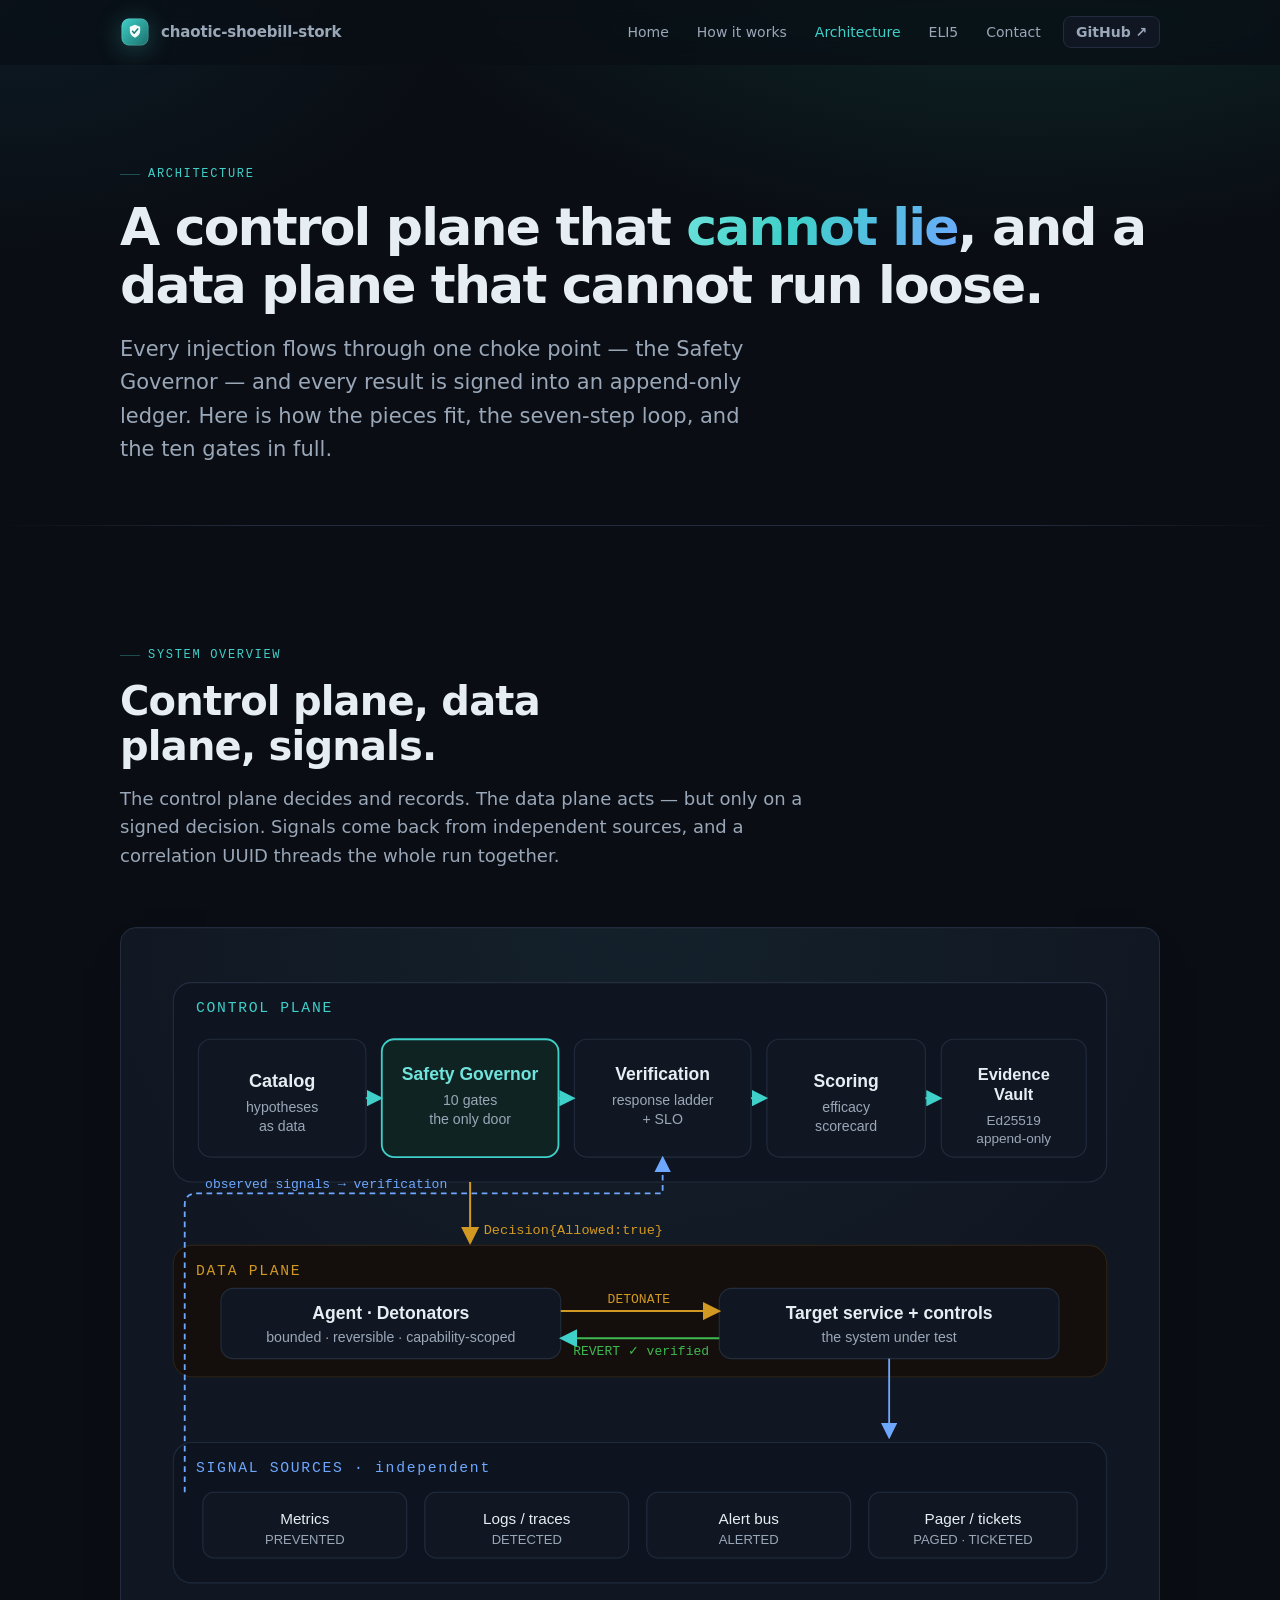
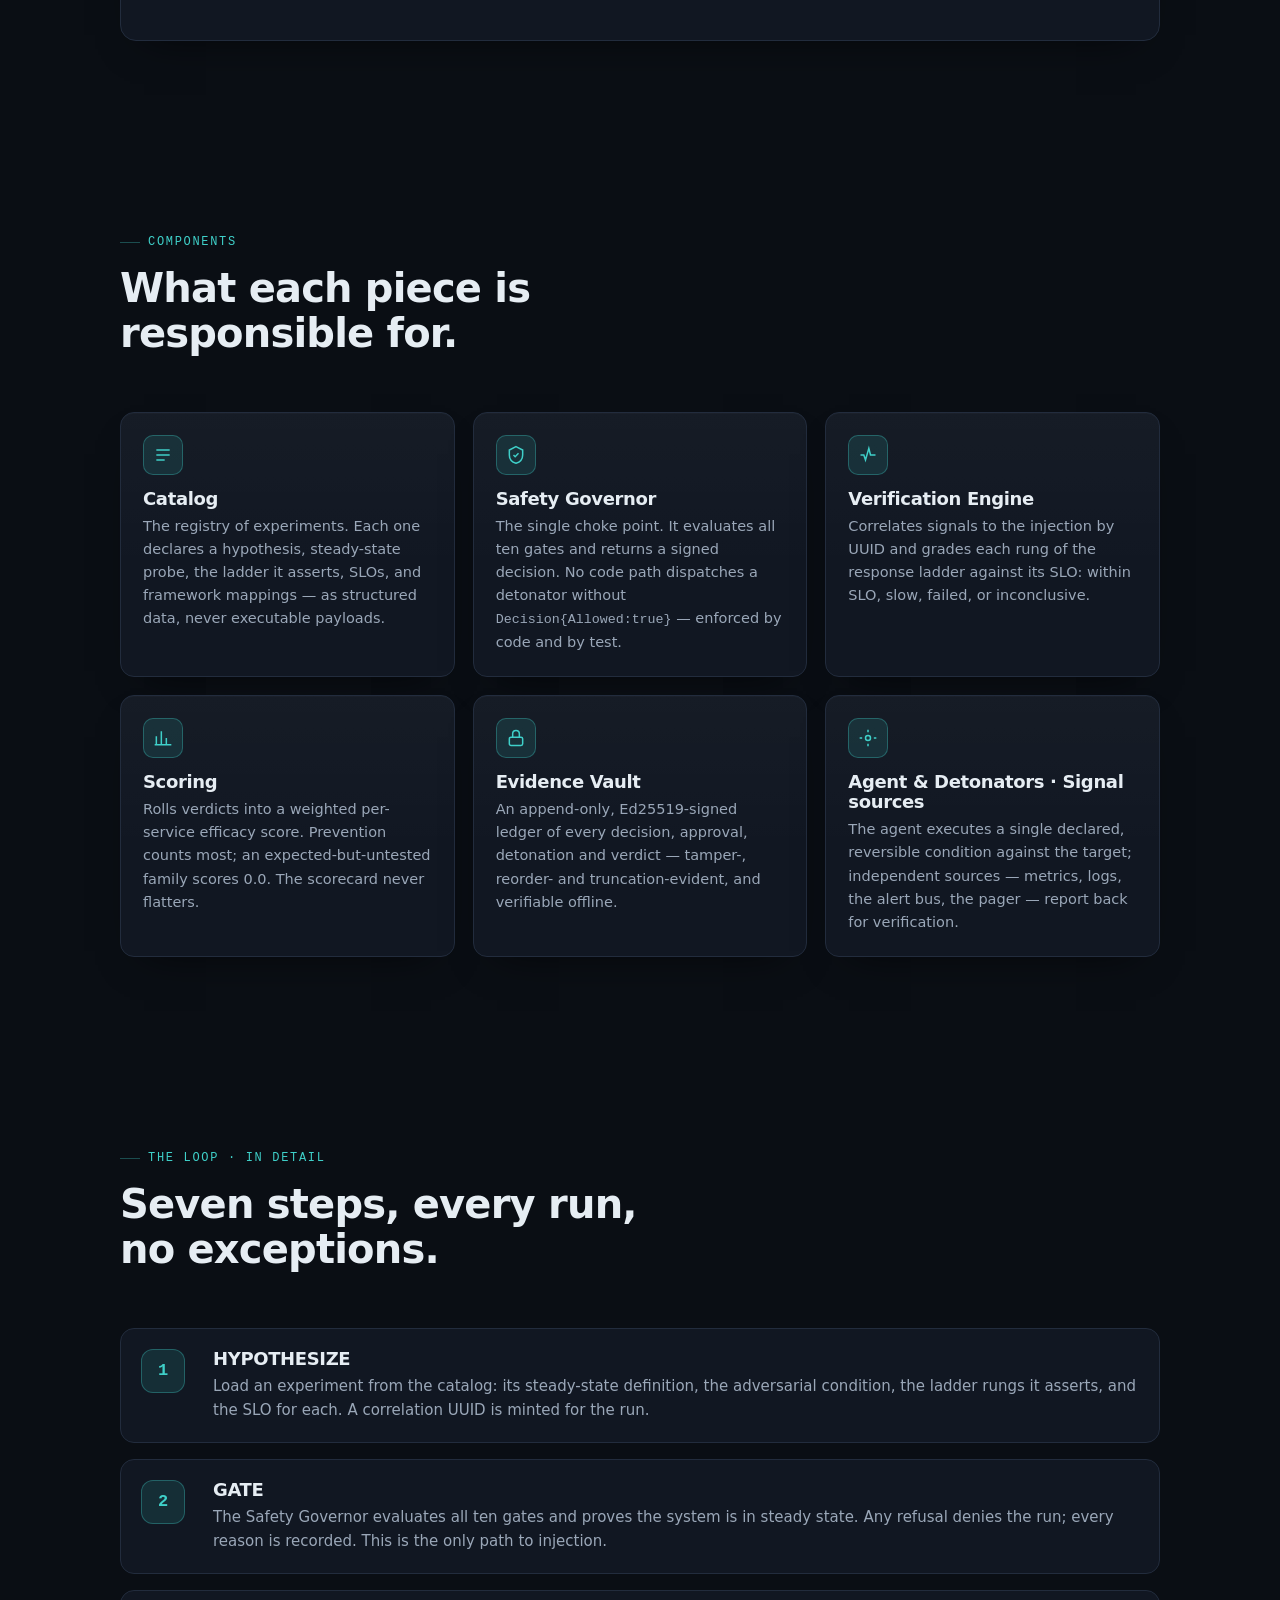
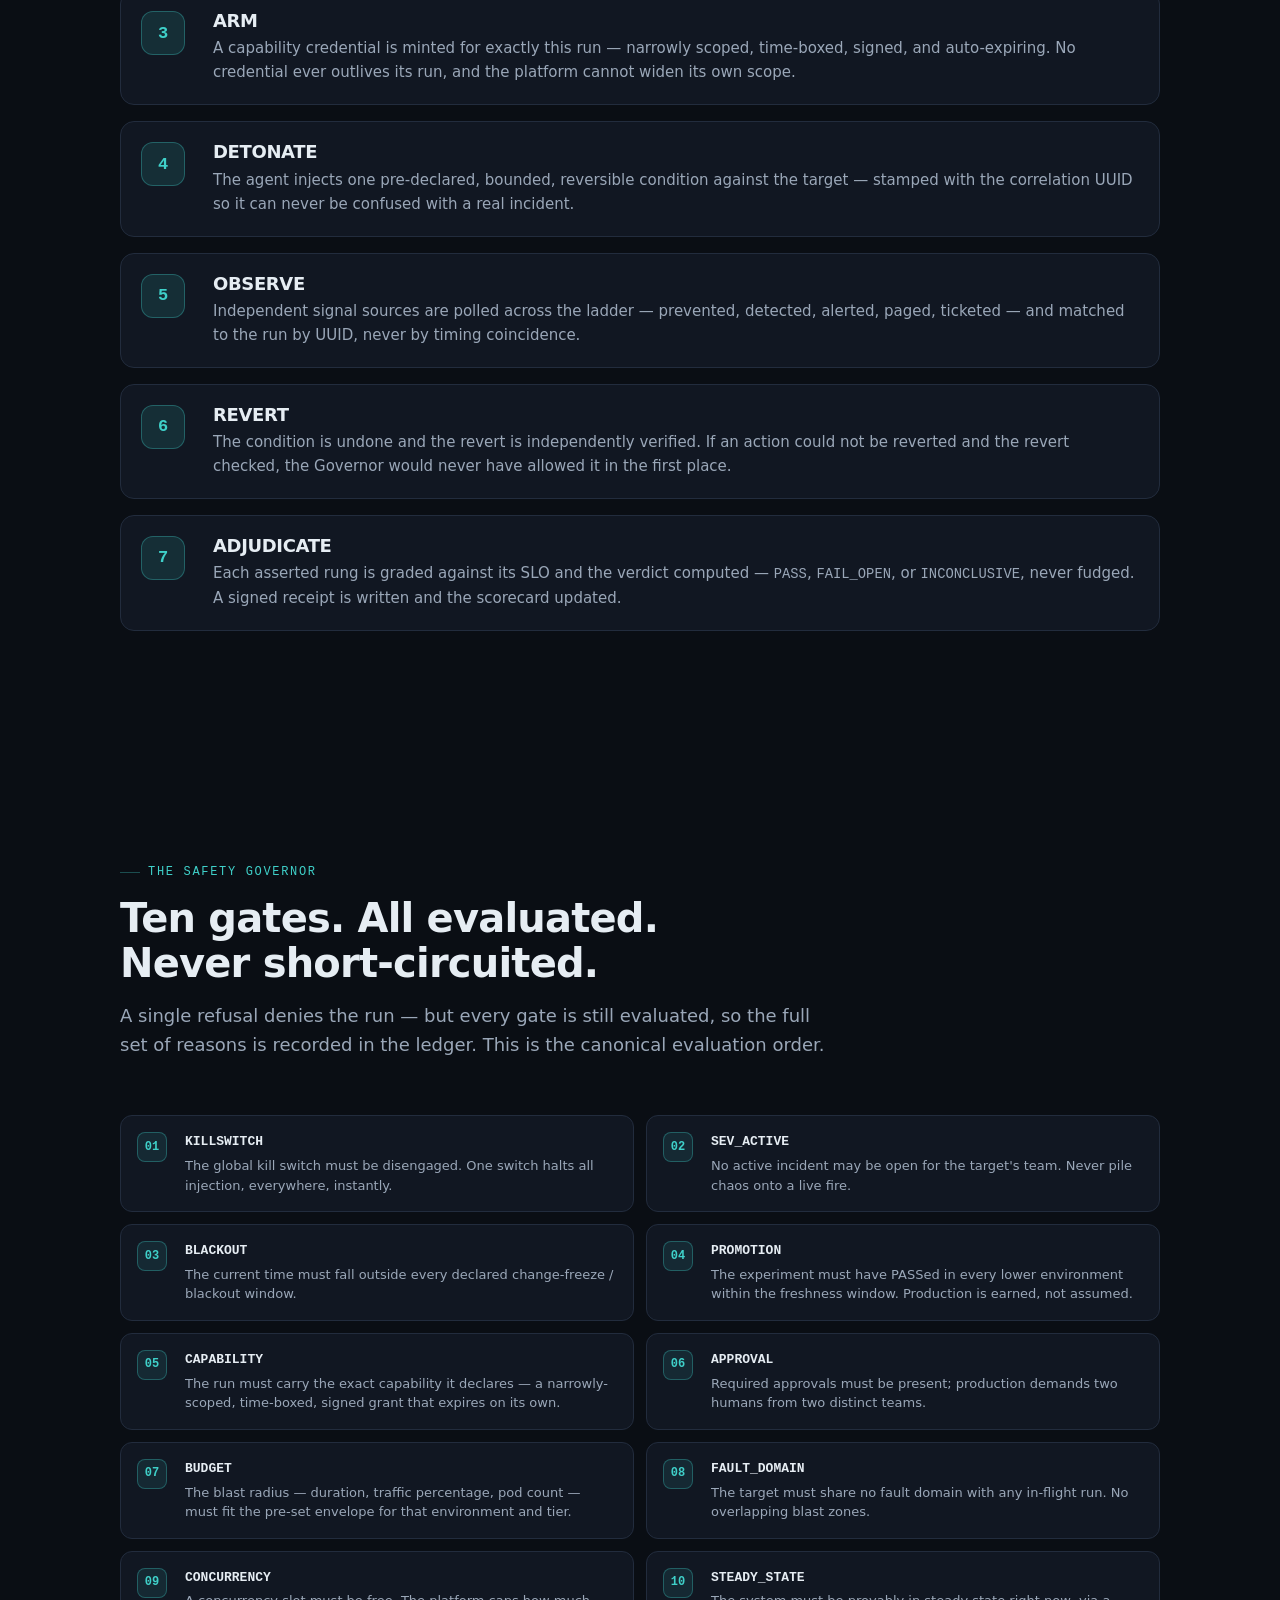
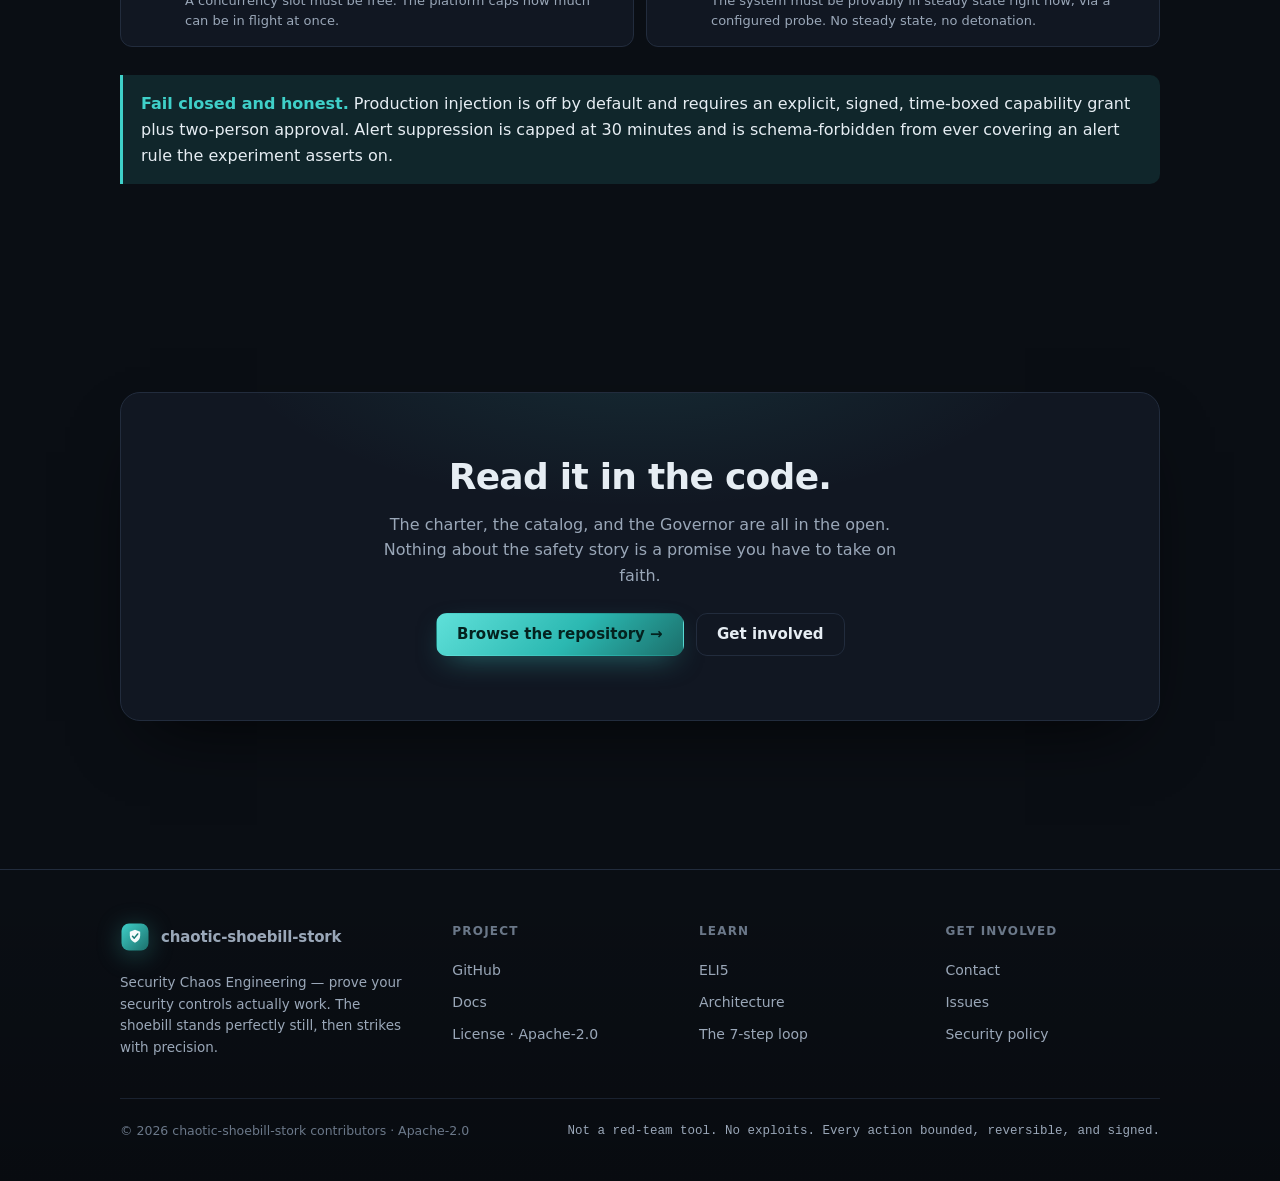
==== commit 016f8f05: "Harden: wire dead-man's switch + suppression, fix loopback bind, egress guard (Phase 5 R1) Addresses" ====
--- a/docs/architecture.html
+++ b/docs/architecture.html
@@ -112,8 +112,8 @@
         <line x1="682" y1="122" x2="694" y2="122" stroke="#3fd0c9" stroke-width="1.6" marker-end="url(#ah)"/>
 
         <!-- DECISION arrow down -->
-        <line x1="280" y1="196" x2="280" y2="246" stroke="#d29922" stroke-width="1.8" marker-end="url(#ahd)"/>
-        <text x="292" y="226" fill="#d29922" font-family="ui-monospace,Menlo,monospace" font-size="12">Decision{Allowed:true}</text>
+        <line x1="280" y1="196" x2="280" y2="248" stroke="#d29922" stroke-width="1.8" marker-end="url(#ahd)"/>
+        <text x="292" y="242" fill="#d29922" font-family="ui-monospace,Menlo,monospace" font-size="12">Decision{Allowed:true}</text>
 
         <!-- DATA PLANE -->
         <rect x="18" y="252" width="824" height="116" rx="16" fill="#140f0c" stroke="#2a2214"/>
@@ -153,9 +153,9 @@
           <text x="724" y="498" text-anchor="middle">Pager / tickets</text><text x="724" y="516" text-anchor="middle" fill="#9aa7b8" font-size="11.5">PAGED · TICKETED</text>
         </g>
 
-        <!-- signals back up to verification engine (left side return) -->
-        <path d="M44 499 H30 Q18 499 18 487 V234 Q18 216 36 216 H450 V196" fill="none" stroke="#6ea8fe" stroke-width="1.6" stroke-dasharray="5 4" marker-end="url(#ah2)"/>
-        <text x="60" y="232" fill="#6ea8fe" font-family="ui-monospace,Menlo,monospace" font-size="11.5">observed signals → verification</text>
+        <!-- signals back up to verification engine (left-channel return) -->
+        <path d="M28 470 V216 Q28 206 40 206 H450 V176" fill="none" stroke="#6ea8fe" stroke-width="1.6" stroke-dasharray="5 4" marker-end="url(#ah2)"/>
+        <text x="46" y="201" fill="#6ea8fe" font-family="ui-monospace,Menlo,monospace" font-size="11.5">observed signals → verification</text>
       </svg>
     </div>
   </div>
